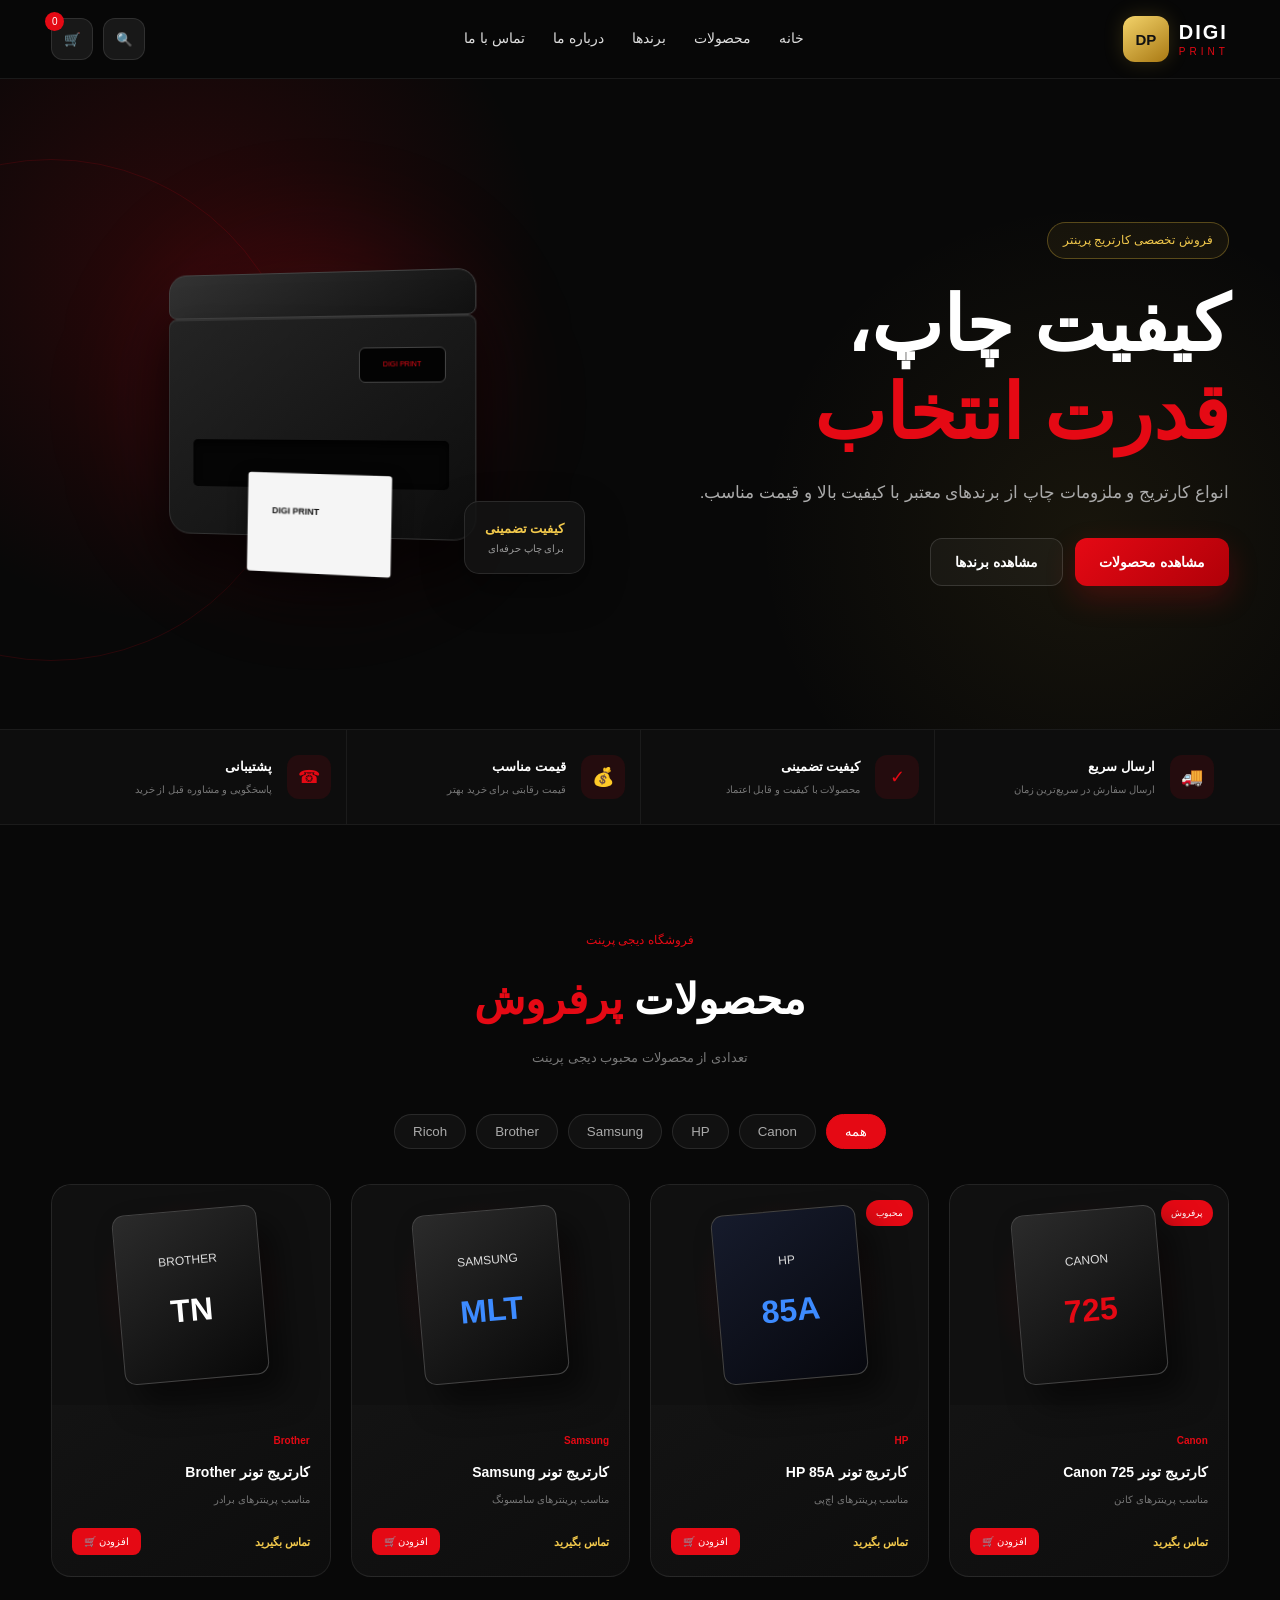
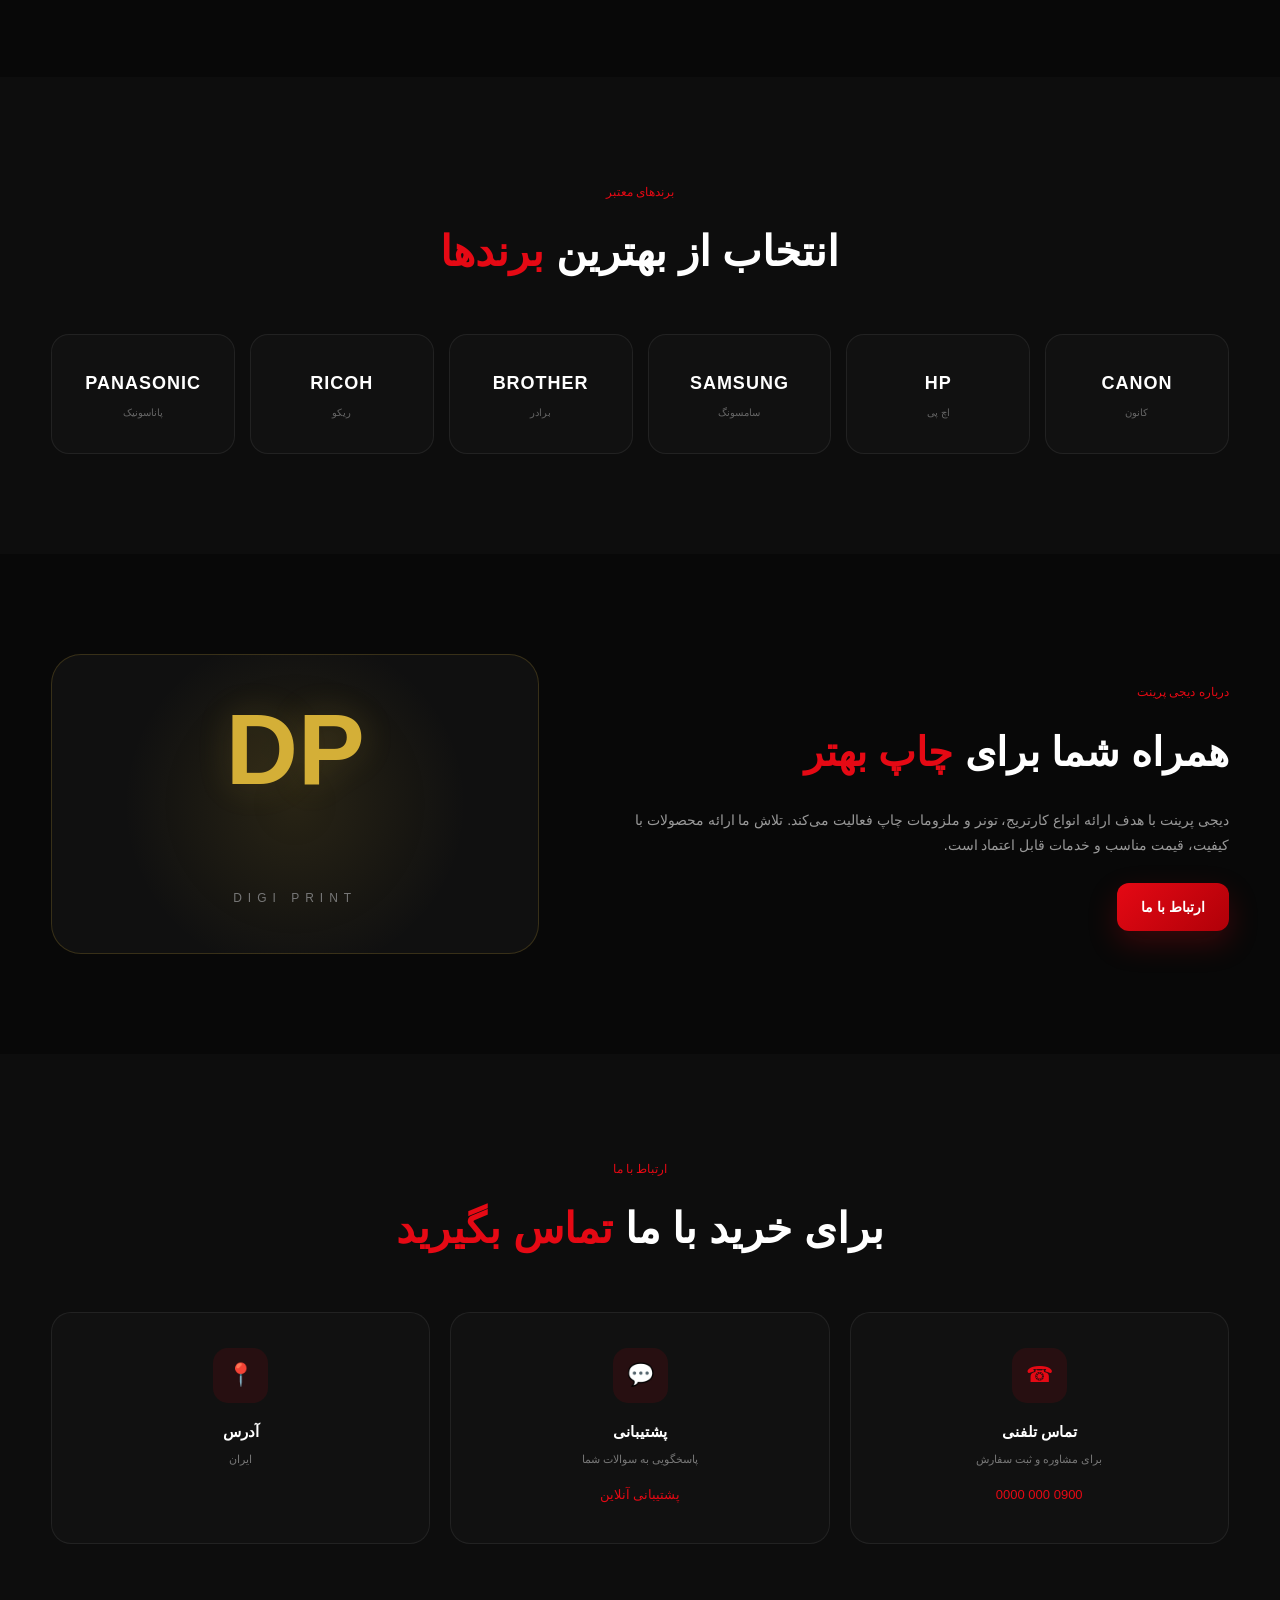
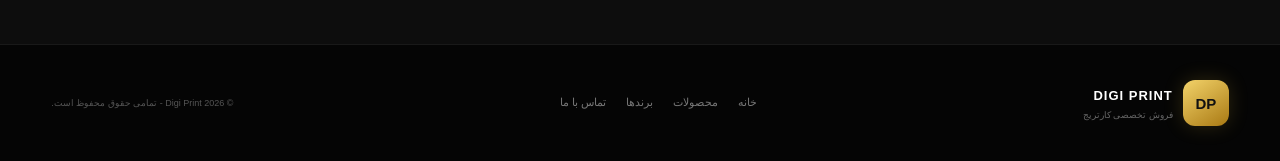
==== index.html @ e70be04f "Rename index (4).html to index.html" ====
<!DOCTYPE html>
<html lang="fa" dir="rtl">
<head>
  <meta charset="UTF-8">
  <meta name="viewport" content="width=device-width, initial-scale=1.0">

  <title>Digi Print | فروش کارتریج و ملزومات چاپ</title>

  <meta name="description" content="دیجی پرینت، فروش انواع کارتریج پرینتر و ملزومات چاپ از برندهای معتبر">

  <link rel="stylesheet" href="style.css">
</head>

<body>

  <!-- Header -->
  <header class="header">

    <div class="container header-content">

      <a href="#" class="logo">
        <span class="logo-icon">DP</span>
        <span class="logo-text">
          <strong>DIGI</strong>
          <small>PRINT</small>
        </span>
      </a>

      <nav class="nav">
        <a href="#home">خانه</a>
        <a href="#products">محصولات</a>
        <a href="#brands">برندها</a>
        <a href="#about">درباره ما</a>
        <a href="#contact">تماس با ما</a>
      </nav>

      <div class="header-actions">

        <button class="search-btn" aria-label="جستجو">
          🔍
        </button>

        <button class="cart-btn" aria-label="سبد خرید">
          🛒
          <span class="cart-count">0</span>
        </button>

      </div>

    </div>

  </header>


  <!-- Hero -->
  <main>

    <section id="home" class="hero">

      <div class="container hero-content">

        <div class="hero-text">

          <span class="hero-badge">
            فروش تخصصی کارتریج پرینتر
          </span>

          <h1>
            کیفیت چاپ،
            <span>قدرت انتخاب</span>
          </h1>

          <p>
            انواع کارتریج و ملزومات چاپ از برندهای معتبر
            با کیفیت بالا و قیمت مناسب.
          </p>

          <div class="hero-buttons">

            <a href="#products" class="btn btn-primary">
              مشاهده محصولات
            </a>

            <a href="#brands" class="btn btn-secondary">
              مشاهده برندها
            </a>

          </div>

        </div>


        <div class="hero-product">

          <div class="printer-glow"></div>

          <div class="printer-box">

            <div class="printer-top"></div>

            <div class="printer-body">

              <div class="printer-display">
                DIGI PRINT
              </div>

              <div class="printer-slot"></div>

              <div class="printer-paper"></div>

            </div>

          </div>

          <div class="floating-card">
            <strong>کیفیت تضمینی</strong>
            <span>برای چاپ حرفه‌ای</span>
          </div>

        </div>

      </div>

    </section>


    <!-- Features -->
    <section class="features">

      <div class="container features-grid">

        <div class="feature">
          <div class="feature-icon">🚚</div>
          <div>
            <h3>ارسال سریع</h3>
            <p>ارسال سفارش در سریع‌ترین زمان</p>
          </div>
        </div>

        <div class="feature">
          <div class="feature-icon">✓</div>
          <div>
            <h3>کیفیت تضمینی</h3>
            <p>محصولات با کیفیت و قابل اعتماد</p>
          </div>
        </div>

        <div class="feature">
          <div class="feature-icon">💰</div>
          <div>
            <h3>قیمت مناسب</h3>
            <p>قیمت رقابتی برای خرید بهتر</p>
          </div>
        </div>

        <div class="feature">
          <div class="feature-icon">☎</div>
          <div>
            <h3>پشتیبانی</h3>
            <p>پاسخگویی و مشاوره قبل از خرید</p>
          </div>
        </div>

      </div>

    </section>


    <!-- Products -->
    <section id="products" class="products-section">

      <div class="container">

        <div class="section-title">

          <span>فروشگاه دیجی پرینت</span>

          <h2>
            محصولات <strong>پرفروش</strong>
          </h2>

          <p>
            تعدادی از محصولات محبوب دیجی پرینت
          </p>

        </div>


        <div class="category-buttons">

          <button class="category active">
            همه
          </button>

          <button class="category">
            Canon
          </button>

          <button class="category">
            HP
          </button>

          <button class="category">
            Samsung
          </button>

          <button class="category">
            Brother
          </button>

          <button class="category">
            Ricoh
          </button>

        </div>


        <div class="products-grid">

          <!-- Product 1 -->
          <article class="product-card">

            <div class="product-image">
              <span class="product-badge">پرفروش</span>

              <div class="cartridge">
                <span>CANON</span>
                <strong>725</strong>
              </div>
            </div>

            <div class="product-info">

              <span class="product-brand">
                Canon
              </span>

              <h3>
                کارتریج تونر Canon 725
              </h3>

              <p>
                مناسب پرینترهای کانن
              </p>

              <div class="product-bottom">

                <div class="price">
                  <strong>تماس بگیرید</strong>
                </div>

                <button class="add-cart">
                  افزودن 🛒
                </button>

              </div>

            </div>

          </article>


          <!-- Product 2 -->
          <article class="product-card">

            <div class="product-image">

              <span class="product-badge">
                محبوب
              </span>

              <div class="cartridge hp">
                <span>HP</span>
                <strong>85A</strong>
              </div>

            </div>

            <div class="product-info">

              <span class="product-brand">
                HP
              </span>

              <h3>
                کارتریج تونر HP 85A
              </h3>

              <p>
                مناسب پرینترهای اچ‌پی
              </p>

              <div class="product-bottom">

                <div class="price">
                  <strong>تماس بگیرید</strong>
                </div>

                <button class="add-cart">
                  افزودن 🛒
                </button>

              </div>

            </div>

          </article>


          <!-- Product 3 -->
          <article class="product-card">

            <div class="product-image">

              <div class="cartridge samsung">
                <span>SAMSUNG</span>
                <strong>MLT</strong>
              </div>

            </div>

            <div class="product-info">

              <span class="product-brand">
                Samsung
              </span>

              <h3>
                کارتریج تونر Samsung
              </h3>

              <p>
                مناسب پرینترهای سامسونگ
              </p>

              <div class="product-bottom">

                <div class="price">
                  <strong>تماس بگیرید</strong>
                </div>

                <button class="add-cart">
                  افزودن 🛒
                </button>

              </div>

            </div>

          </article>


          <!-- Product 4 -->
          <article class="product-card">

            <div class="product-image">

              <div class="cartridge brother">
                <span>BROTHER</span>
                <strong>TN</strong>
              </div>

            </div>

            <div class="product-info">

              <span class="product-brand">
                Brother
              </span>

              <h3>
                کارتریج تونر Brother
              </h3>

              <p>
                مناسب پرینترهای برادر
              </p>

              <div class="product-bottom">

                <div class="price">
                  <strong>تماس بگیرید</strong>
                </div>

                <button class="add-cart">
                  افزودن 🛒
                </button>

              </div>

            </div>

          </article>

        </div>

      </div>

    </section>


    <!-- Brands -->
    <section id="brands" class="brands-section">

      <div class="container">

        <div class="section-title">

          <span>برندهای معتبر</span>

          <h2>
            انتخاب از بهترین <strong>برندها</strong>
          </h2>

        </div>


        <div class="brands-grid">

          <div class="brand-card">
            <strong>CANON</strong>
            <span>کانون</span>
          </div>

          <div class="brand-card">
            <strong>HP</strong>
            <span>اچ پی</span>
          </div>

          <div class="brand-card">
            <strong>SAMSUNG</strong>
            <span>سامسونگ</span>
          </div>

          <div class="brand-card">
            <strong>BROTHER</strong>
            <span>برادر</span>
          </div>

          <div class="brand-card">
            <strong>RICOH</strong>
            <span>ریکو</span>
          </div>

          <div class="brand-card">
            <strong>PANASONIC</strong>
            <span>پاناسونیک</span>
          </div>

        </div>

      </div>

    </section>


    <!-- About -->
    <section id="about" class="about-section">

      <div class="container about-content">

        <div class="about-text">

          <span>درباره دیجی پرینت</span>

          <h2>
            همراه شما برای
            <strong>چاپ بهتر</strong>
          </h2>

          <p>
            دیجی پرینت با هدف ارائه انواع کارتریج،
            تونر و ملزومات چاپ فعالیت می‌کند.
            تلاش ما ارائه محصولات با کیفیت،
            قیمت مناسب و خدمات قابل اعتماد است.
          </p>

          <a href="#contact" class="btn btn-primary">
            ارتباط با ما
          </a>

        </div>

        <div class="about-number">
          <strong>DP</strong>
          <span>DIGI PRINT</span>
        </div>

      </div>

    </section>


    <!-- Contact -->
    <section id="contact" class="contact-section">

      <div class="container">

        <div class="section-title">

          <span>ارتباط با ما</span>

          <h2>
            برای خرید با ما <strong>تماس بگیرید</strong>
          </h2>

        </div>


        <div class="contact-grid">

          <div class="contact-card">

            <div class="contact-icon">
              ☎
            </div>

            <h3>تماس تلفنی</h3>

            <p>
              برای مشاوره و ثبت سفارش
            </p>

            <a href="tel:+989000000000">
              0900 000 0000
            </a>

          </div>


          <div class="contact-card">

            <div class="contact-icon">
              💬
            </div>

            <h3>پشتیبانی</h3>

            <p>
              پاسخگویی به سوالات شما
            </p>

            <a href="#">
              پشتیبانی آنلاین
            </a>

          </div>


          <div class="contact-card">

            <div class="contact-icon">
              📍
            </div>

            <h3>آدرس</h3>

            <p>
              ایران
            </p>

          </div>

        </div>

      </div>

    </section>

  </main>


  <!-- Footer -->
  <footer class="footer">

    <div class="container footer-content">

      <div class="footer-logo">

        <span class="logo-icon">
          DP
        </span>

        <div>
          <strong>DIGI PRINT</strong>
          <small>فروش تخصصی کارتریج</small>
        </div>

      </div>


      <div class="footer-links">

        <a href="#home">خانه</a>
        <a href="#products">محصولات</a>
        <a href="#brands">برندها</a>
        <a href="#contact">تماس با ما</a>

      </div>


      <p class="copyright">
        © 2026 Digi Print - تمامی حقوق محفوظ است.
      </p>

    </div>

  </footer>


  <!-- JavaScript -->
  <script src="app.js"></script>

</body>
</html>
---- style.css ----
/* ================================
   DIGI PRINT - MAIN STYLE
================================ */

* {
  margin: 0;
  padding: 0;
  box-sizing: border-box;
}

:root {
  --red: #e50914;
  --red-dark: #a80009;
  --black: #080808;
  --dark: #111111;
  --dark-2: #181818;
  --gray: #999;
  --light: #f5f5f5;
  --white: #ffffff;
  --gold: #d4af37;
}

html {
  scroll-behavior: smooth;
}

body {
  font-family: Tahoma, Arial, sans-serif;
  background: var(--black);
  color: var(--white);
  line-height: 1.8;
  overflow-x: hidden;
}

a {
  color: inherit;
  text-decoration: none;
}

button {
  font-family: inherit;
}

.container {
  width: min(1180px, 92%);
  margin: 0 auto;
}


/* ================================
   HEADER
================================ */

.header {
  position: sticky;
  top: 0;
  z-index: 1000;
  background: rgba(8, 8, 8, 0.94);
  backdrop-filter: blur(15px);
  border-bottom: 1px solid rgba(255, 255, 255, 0.08);
}

.header-content {
  min-height: 78px;
  display: flex;
  align-items: center;
  justify-content: space-between;
  gap: 25px;
}

.logo {
  display: flex;
  align-items: center;
  gap: 10px;
  direction: ltr;
}

.logo-icon {
  width: 46px;
  height: 46px;
  display: grid;
  place-items: center;
  border-radius: 12px;
  background: linear-gradient(145deg, #f3d36a, #a97913);
  color: #111;
  font-size: 15px;
  font-weight: 900;
  box-shadow: 0 0 20px rgba(212, 175, 55, 0.2);
}

.logo-text {
  display: flex;
  flex-direction: column;
  line-height: 1;
}

.logo-text strong {
  font-size: 20px;
  letter-spacing: 2px;
}

.logo-text small {
  color: var(--red);
  font-size: 10px;
  letter-spacing: 4px;
  margin-top: 5px;
}

.nav {
  display: flex;
  align-items: center;
  gap: 28px;
}

.nav a {
  color: #ddd;
  font-size: 14px;
  transition: 0.3s;
}

.nav a:hover {
  color: var(--red);
}

.header-actions {
  display: flex;
  align-items: center;
  gap: 10px;
}

.search-btn,
.cart-btn {
  position: relative;
  border: 1px solid rgba(255,255,255,0.1);
  background: var(--dark-2);
  color: white;
  width: 42px;
  height: 42px;
  border-radius: 12px;
  cursor: pointer;
  transition: 0.3s;
}

.search-btn:hover,
.cart-btn:hover {
  background: var(--red);
  transform: translateY(-2px);
}

.cart-count {
  position: absolute;
  top: -7px;
  left: -7px;
  min-width: 19px;
  height: 19px;
  padding: 0 5px;
  border-radius: 50px;
  background: var(--red);
  color: white;
  font-size: 10px;
  display: grid;
  place-items: center;
}


/* ================================
   HERO
================================ */

.hero {
  min-height: 650px;
  position: relative;
  overflow: hidden;
  background:
    radial-gradient(circle at 15% 30%, rgba(229, 9, 20, 0.16), transparent 30%),
    radial-gradient(circle at 85% 70%, rgba(212, 175, 55, 0.08), transparent 28%),
    var(--black);
}

.hero::before {
  content: "";
  position: absolute;
  width: 500px;
  height: 500px;
  border: 1px solid rgba(229, 9, 20, 0.15);
  border-radius: 50%;
  left: -200px;
  top: 80px;
}

.hero-content {
  min-height: 650px;
  display: grid;
  grid-template-columns: 1fr 0.9fr;
  align-items: center;
  gap: 50px;
}

.hero-text {
  max-width: 620px;
}

.hero-badge {
  display: inline-block;
  color: #f2c94c;
  border: 1px solid rgba(212, 175, 55, 0.35);
  background: rgba(212, 175, 55, 0.07);
  padding: 7px 15px;
  border-radius: 50px;
  font-size: 12px;
  margin-bottom: 22px;
}

.hero h1 {
  font-size: clamp(42px, 6vw, 76px);
  line-height: 1.15;
  margin-bottom: 22px;
  font-weight: 900;
}

.hero h1 span {
  color: var(--red);
  display: block;
}

.hero p {
  max-width: 540px;
  color: #aaa;
  font-size: 17px;
  margin-bottom: 30px;
}

.hero-buttons {
  display: flex;
  gap: 12px;
  flex-wrap: wrap;
}

.btn {
  display: inline-flex;
  justify-content: center;
  align-items: center;
  min-height: 48px;
  padding: 0 24px;
  border-radius: 12px;
  font-weight: bold;
  font-size: 14px;
  transition: 0.3s;
}

.btn-primary {
  background: linear-gradient(135deg, var(--red), #b00008);
  box-shadow: 0 12px 30px rgba(229, 9, 20, 0.22);
}

.btn-primary:hover {
  transform: translateY(-3px);
  box-shadow: 0 18px 35px rgba(229, 9, 20, 0.35);
}

.btn-secondary {
  border: 1px solid rgba(255,255,255,0.13);
  background: rgba(255,255,255,0.04);
}

.btn-secondary:hover {
  border-color: var(--red);
  color: var(--red);
}


/* ================================
   HERO PRODUCT
================================ */

.hero-product {
  height: 430px;
  position: relative;
  display: grid;
  place-items: center;
}

.printer-glow {
  position: absolute;
  width: 300px;
  height: 300px;
  border-radius: 50%;
  background: rgba(229, 9, 20, 0.18);
  filter: blur(60px);
}

.printer-box {
  position: relative;
  width: 310px;
  z-index: 2;
  transform: perspective(700px) rotateY(-8deg);
  filter: drop-shadow(0 30px 30px rgba(0,0,0,0.5));
}

.printer-top {
  height: 45px;
  background: linear-gradient(145deg, #333, #111);
  border-radius: 18px 18px 8px 8px;
  border: 1px solid #444;
}

.printer-body {
  height: 220px;
  position: relative;
  background: linear-gradient(145deg, #242424, #0d0d0d);
  border-radius: 8px 8px 22px 22px;
  border: 1px solid #333;
  box-shadow:
    inset 0 1px 0 rgba(255,255,255,0.08),
    0 25px 50px rgba(0,0,0,0.5);
}

.printer-display {
  position: absolute;
  top: 30px;
  right: 28px;
  width: 85px;
  height: 35px;
  border-radius: 6px;
  background: #030303;
  border: 1px solid #444;
  color: #e50914;
  font-size: 7px;
  display: grid;
  place-items: center;
}

.printer-slot {
  position: absolute;
  left: 25px;
  right: 25px;
  bottom: 48px;
  height: 48px;
  background: #050505;
  border-radius: 5px;
  box-shadow: inset 0 4px 8px rgba(0,0,0,0.8);
}

.printer-paper {
  position: absolute;
  width: 145px;
  height: 100px;
  background: #f5f5f5;
  bottom: -38px;
  left: 82px;
  transform: rotate(1deg);
  border-radius: 3px;
  box-shadow: 0 8px 20px rgba(0,0,0,0.4);
}

.printer-paper::after {
  content: "DIGI PRINT";
  position: absolute;
  color: #111;
  font-size: 9px;
  font-weight: bold;
  top: 30px;
  left: 25px;
}

.floating-card {
  position: absolute;
  right: 0;
  bottom: 45px;
  z-index: 5;
  padding: 15px 20px;
  border-radius: 15px;
  background: rgba(20,20,20,0.85);
  border: 1px solid rgba(255,255,255,0.1);
  box-shadow: 0 15px 40px rgba(0,0,0,0.4);
}

.floating-card strong {
  display: block;
  color: #f2c94c;
  font-size: 13px;
}

.floating-card span {
  display: block;
  color: #999;
  font-size: 10px;
}


/* ================================
   FEATURES
================================ */

.features {
  background: #0d0d0d;
  border-top: 1px solid rgba(255,255,255,0.06);
  border-bottom: 1px solid rgba(255,255,255,0.06);
}

.features-grid {
  display: grid;
  grid-template-columns: repeat(4, 1fr);
}

.feature {
  display: flex;
  align-items: center;
  gap: 15px;
  padding: 25px 15px;
  border-left: 1px solid rgba(255,255,255,0.06);
}

.feature:last-child {
  border-left: none;
}

.feature-icon {
  width: 44px;
  height: 44px;
  flex: 0 0 44px;
  border-radius: 12px;
  display: grid;
  place-items: center;
  background: rgba(229,9,20,0.1);
  color: var(--red);
  font-size: 18px;
}

.feature h3 {
  font-size: 13px;
  margin-bottom: 3px;
}

.feature p {
  color: #777;
  font-size: 10px;
}


/* ================================
   SECTIONS
================================ */

.products-section,
.brands-section,
.about-section,
.contact-section {
  padding: 100px 0;
}

.section-title {
  text-align: center;
  margin-bottom: 45px;
}

.section-title > span {
  color: var(--red);
  font-size: 12px;
}

.section-title h2 {
  font-size: clamp(28px, 4vw, 42px);
  margin: 8px 0;
}

.section-title h2 strong {
  color: var(--red);
}

.section-title p {
  color: #777;
  font-size: 13px;
}


/* ================================
   CATEGORIES
================================ */

.category-buttons {
  display: flex;
  justify-content: center;
  gap: 10px;
  flex-wrap: wrap;
  margin-bottom: 35px;
}

.category {
  border: 1px solid rgba(255,255,255,0.1);
  background: #111;
  color: #aaa;
  padding: 9px 18px;
  border-radius: 50px;
  cursor: pointer;
  transition: 0.3s;
}

.category:hover,
.category.active {
  background: var(--red);
  color: white;
  border-color: var(--red);
}


/* ================================
   PRODUCTS
================================ */

.products-grid {
  display: grid;
  grid-template-columns: repeat(4, 1fr);
  gap: 20px;
}

.product-card {
  overflow: hidden;
  background: linear-gradient(145deg, #171717, #0d0d0d);
  border: 1px solid rgba(255,255,255,0.08);
  border-radius: 20px;
  transition: 0.35s;
}

.product-card:hover {
  transform: translateY(-8px);
  border-color: rgba(229,9,20,0.45);
  box-shadow: 0 20px 45px rgba(0,0,0,0.35);
}

.product-image {
  height: 220px;
  position: relative;
  display: grid;
  place-items: center;
  background:
    radial-gradient(circle, rgba(229,9,20,0.12), transparent 55%),
    #101010;
}

.product-badge {
  position: absolute;
  top: 15px;
  right: 15px;
  padding: 5px 10px;
  border-radius: 50px;
  background: var(--red);
  font-size: 9px;
}

.cartridge {
  width: 145px;
  height: 170px;
  border-radius: 12px;
  background: linear-gradient(145deg, #2b2b2b, #080808);
  border: 1px solid #444;
  display: flex;
  flex-direction: column;
  justify-content: center;
  align-items: center;
  transform: rotate(-5deg);
  box-shadow: 15px 20px 30px rgba(0,0,0,0.5);
}

.cartridge span {
  font-size: 12px;
  color: #ddd;
}

.cartridge strong {
  font-size: 32px;
  color: var(--red);
  margin-top: 10px;
}

.cartridge.hp {
  background: linear-gradient(145deg, #161b2c, #07080e);
}

.cartridge.hp strong {
  color: #3d8bff;
}

.cartridge.samsung strong {
  color: #3d8bff;
}

.cartridge.brother strong {
  color: #fff;
}

.product-info {
  padding: 20px;
}

.product-brand {
  color: var(--red);
  font-size: 10px;
  font-weight: bold;
}

.product-info h3 {
  font-size: 14px;
  margin: 6px 0;
}

.product-info p {
  color: #777;
  font-size: 10px;
  margin-bottom: 18px;
}

.product-bottom {
  display: flex;
  justify-content: space-between;
  align-items: center;
  gap: 10px;
}

.price strong {
  font-size: 11px;
  color: #f2c94c;
}

.add-cart {
  border: none;
  background: var(--red);
  color: white;
  padding: 8px 12px;
  border-radius: 8px;
  font-size: 10px;
  cursor: pointer;
  transition: 0.3s;
}

.add-cart:hover {
  background: #ff1b27;
  transform: scale(1.04);
}


/* ================================
   BRANDS
================================ */

.brands-section {
  background: #0d0d0d;
}

.brands-grid {
  display: grid;
  grid-template-columns: repeat(6, 1fr);
  gap: 15px;
}

.brand-card {
  min-height: 120px;
  border: 1px solid rgba(255,255,255,0.07);
  border-radius: 18px;
  background: #111;
  display: flex;
  flex-direction: column;
  align-items: center;
  justify-content: center;
  transition: 0.3s;
}

.brand-card:hover {
  transform: translateY(-5px);
  border-color: rgba(212,175,55,0.4);
}

.brand-card strong {
  font-size: 18px;
  letter-spacing: 1px;
}

.brand-card span {
  color: #666;
  font-size: 10px;
  margin-top: 5px;
}


/* ================================
   ABOUT
================================ */

.about-content {
  display: grid;
  grid-template-columns: 1fr 0.8fr;
  align-items: center;
  gap: 80px;
}

.about-text > span {
  color: var(--red);
  font-size: 12px;
}

.about-text h2 {
  font-size: 40px;
  margin: 10px 0 20px;
}

.about-text h2 strong {
  color: var(--red);
}

.about-text p {
  color: #999;
  font-size: 14px;
  margin-bottom: 25px;
  max-width: 600px;
}

.about-number {
  min-height: 300px;
  border-radius: 30px;
  border: 1px solid rgba(212,175,55,0.2);
  background:
    radial-gradient(circle, rgba(212,175,55,0.12), transparent 60%),
    #101010;
  display: grid;
  place-items: center;
  text-align: center;
}

.about-number strong {
  display: block;
  font-size: 100px;
  line-height: 1;
  color: #d4af37;
  text-shadow: 0 0 35px rgba(212,175,55,0.2);
}

.about-number span {
  color: #777;
  letter-spacing: 6px;
  font-size: 12px;
}


/* ================================
   CONTACT
================================ */

.contact-section {
  background: #0d0d0d;
}

.contact-grid {
  display: grid;
  grid-template-columns: repeat(3, 1fr);
  gap: 20px;
}

.contact-card {
  text-align: center;
  padding: 35px 20px;
  border-radius: 20px;
  background: #111;
  border: 1px solid rgba(255,255,255,0.07);
  transition: 0.3s;
}

.contact-card:hover {
  transform: translateY(-5px);
  border-color: rgba(229,9,20,0.3);
}

.contact-icon {
  width: 55px;
  height: 55px;
  margin: 0 auto 15px;
  border-radius: 15px;
  display: grid;
  place-items: center;
  background: rgba(229,9,20,0.1);
  color: var(--red);
  font-size: 22px;
}

.contact-card h3 {
  font-size: 15px;
  margin-bottom: 5px;
}

.contact-card p {
  color: #777;
  font-size: 11px;
  margin-bottom: 10px;
}

.contact-card a {
  color: var(--red);
  font-size: 13px;
}


/* ================================
   FOOTER
================================ */

.footer {
  background: #050505;
  border-top: 1px solid rgba(255,255,255,0.08);
  padding: 35px 0;
}

.footer-content {
  display: flex;
  align-items: center;
  justify-content: space-between;
  gap: 20px;
  flex-wrap: wrap;
}

.footer-logo {
  display: flex;
  align-items: center;
  gap: 10px;
}

.footer-logo > div {
  display: flex;
  flex-direction: column;
}

.footer-logo strong {
  font-size: 13px;
  letter-spacing: 1px;
}

.footer-logo small {
  color: #666;
  font-size: 9px;
}

.footer-links {
  display: flex;
  gap: 20px;
  color: #777;
  font-size: 11px;
}

.footer-links a:hover {
  color: var(--red);
}

.copyright {
  color: #555;
  font-size: 9px;
}


/* ================================
   RESPONSIVE
================================ */

@media (max-width: 1000px) {

  .nav {
    gap: 15px;
  }

  .products-grid {
    grid-template-columns: repeat(2, 1fr);
  }

  .brands-grid {
    grid-template-columns: repeat(3, 1fr);
  }

  .features-grid {
    grid-template-columns: repeat(2, 1fr);
  }

  .feature:nth-child(2) {
    border-left: none;
  }

}

@media (max-width: 760px) {

  .header-content {
    min-height: 70px;
  }

  .nav {
    display: none;
  }

  .hero {
    min-height: auto;
  }

  .hero-content {
    min-height: auto;
    padding: 70px 0;
    grid-template-columns: 1fr;
    text-align: center;
  }

  .hero-text {
    margin: 0 auto;
  }

  .hero p {
    margin-left: auto;
    margin-right: auto;
  }

  .hero-buttons {
    justify-content: center;
  }

  .hero-product {
    height: 350px;
  }

  .floating-card {
    right: 10%;
    bottom: 20px;
  }

  .products-section,
  .brands-section,
  .about-section,
  .contact-section {
    padding: 70px 0;
  }

  .about-content {
    grid-template-columns: 1fr;
    gap: 40px;
  }

  .about-text {
    text-align: center;
  }

  .about-text p {
    margin-left: auto;
    margin-right: auto;
  }

  .contact-grid {
    grid-template-columns: 1fr;
  }

  .footer-content {
    justify-content: center;
    text-align: center;
  }

}

@media (max-width: 520px) {

  .container {
    width: 94%;
  }

  .logo-text {
    display: none;
  }

  .hero h1 {
    font-size: 42px;
  }

  .hero p {
    font-size: 14px;
  }

  .printer-box {
    transform: scale(0.82) perspective(700px) rotateY(-8deg);
  }

  .products-grid {
    grid-template-columns: 1fr;
  }

  .brands-grid {
    grid-template-columns: repeat(2, 1fr);
  }

  .features-grid {
    grid-template-columns: 1fr;
  }

  .feature {
    border-left: none;
    border-bottom: 1px solid rgba(255,255,255,0.06);
  }

  .feature:last-child {
    border-bottom: none;
  }

  .footer-links {
    width: 100%;
    justify-content: center;
    flex-wrap: wrap;
  }

}


/* ================================
   ANIMATIONS
================================ */

@keyframes float {

  0%,
  100% {
    transform: translateY(0);
  }

  50% {
    transform: translateY(-10px);
  }

}

.floating-card {
  animation: float 4s ease-in-out infinite;
}

.printer-box {
  animation: float 5s ease-in-out infinite;
}
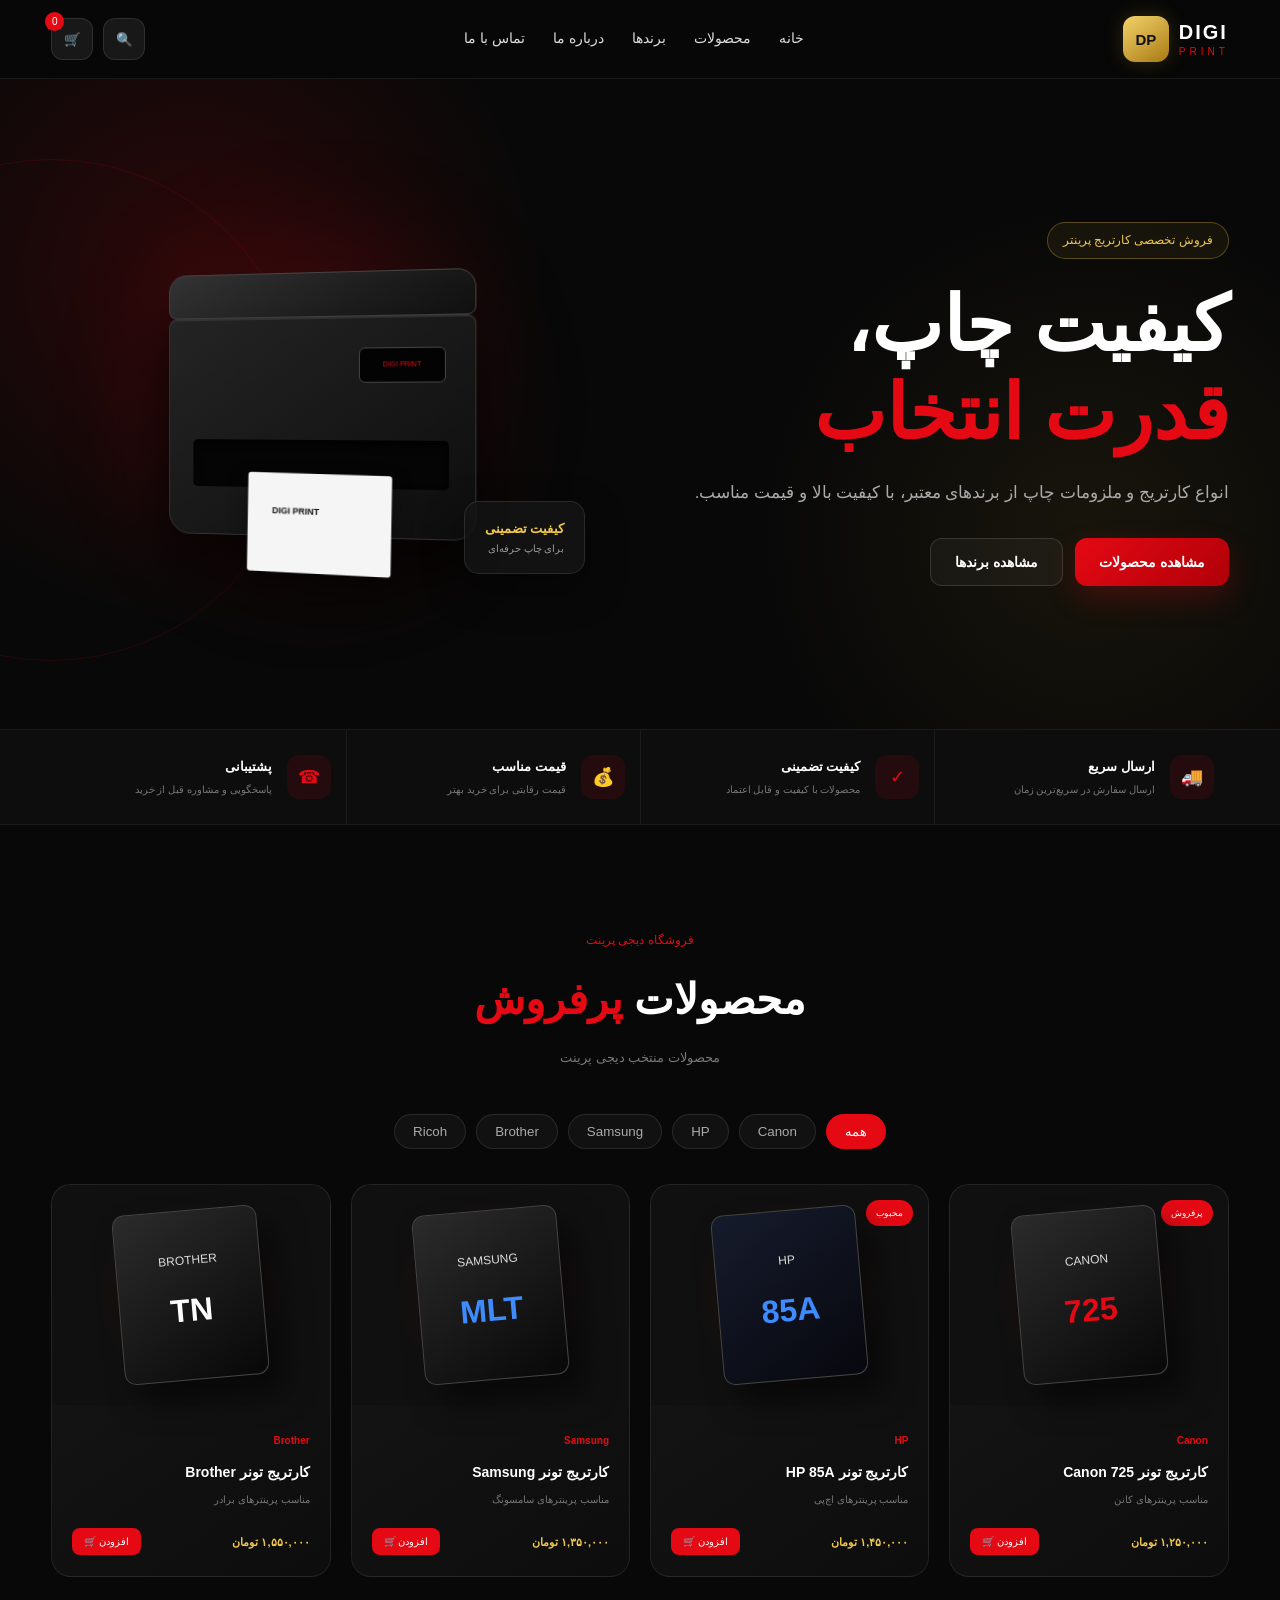
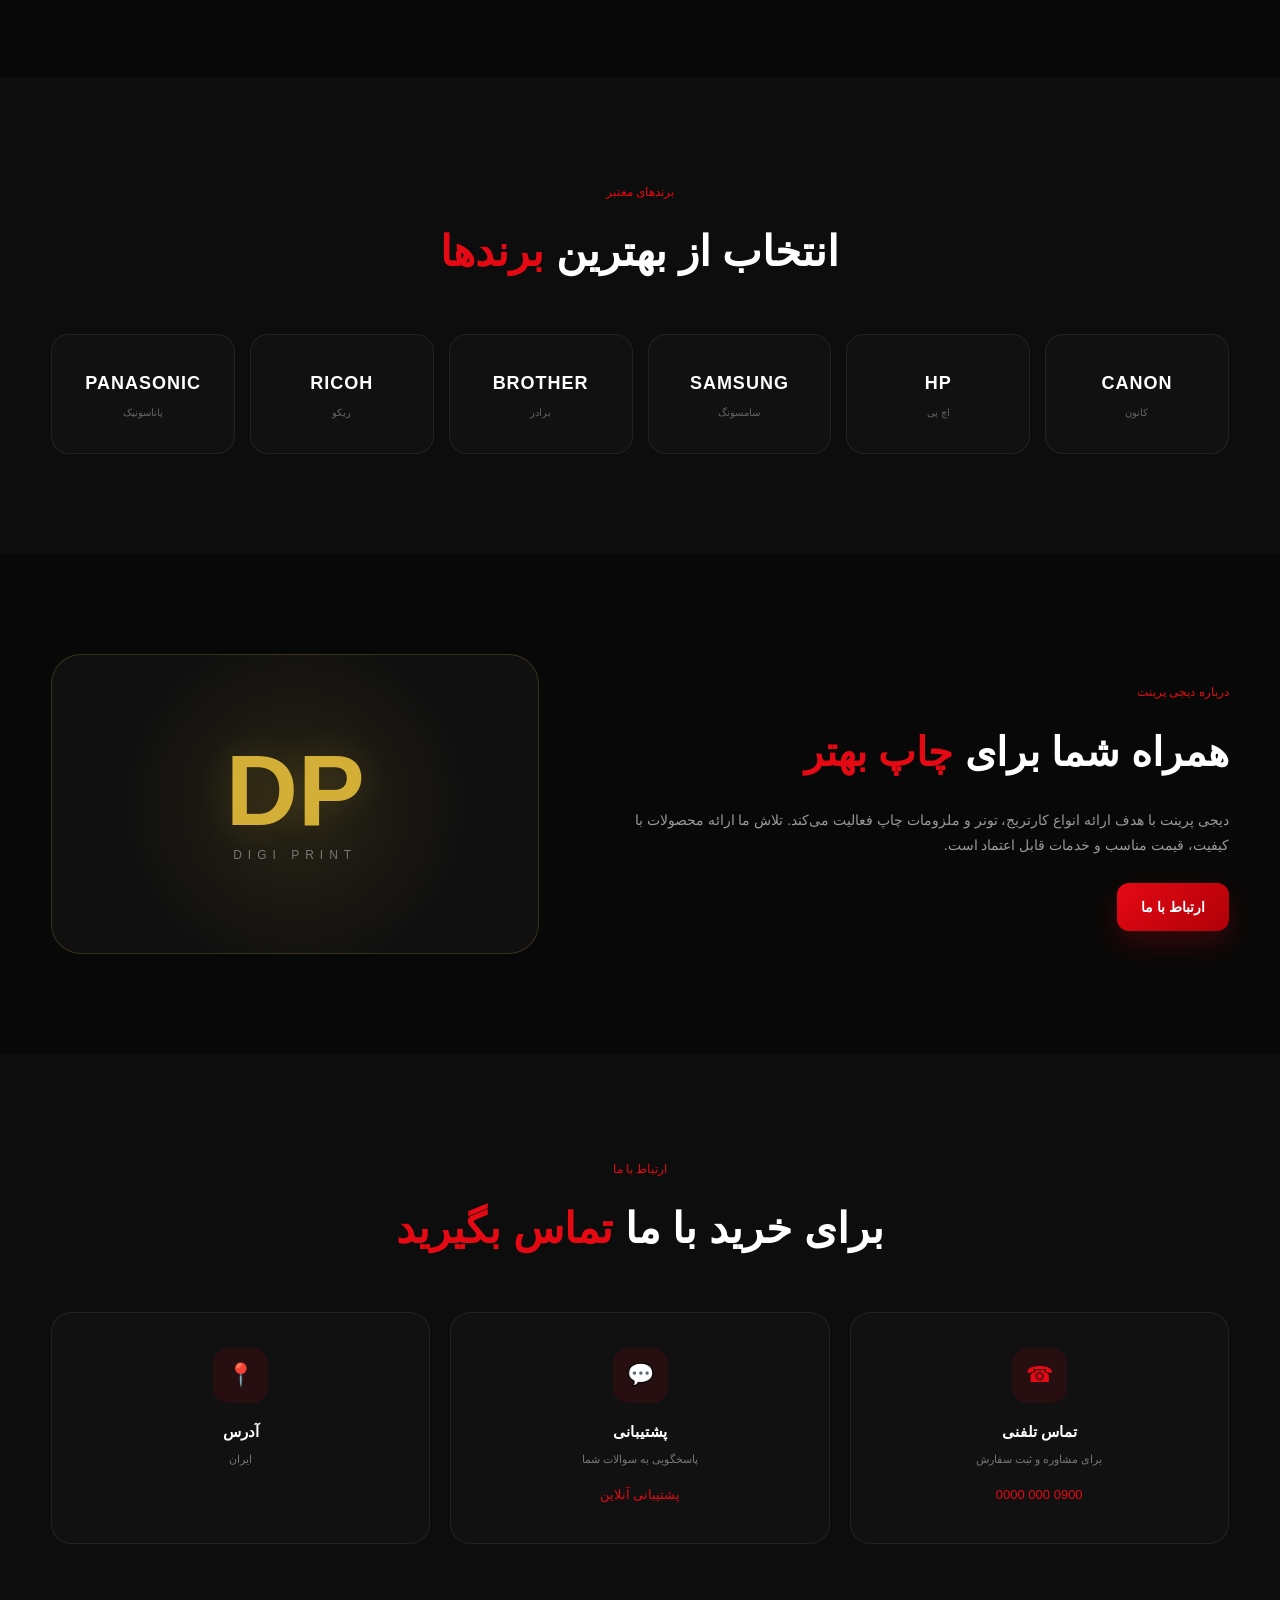
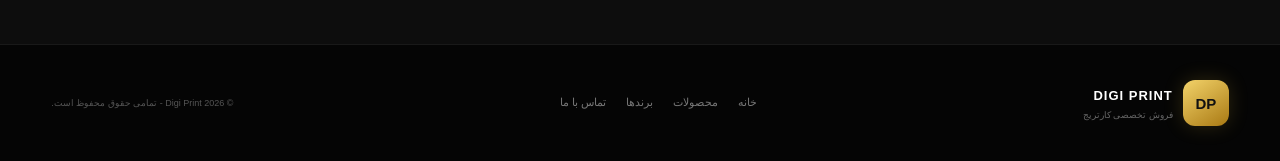
==== commit 5cd52d33: "Update index.html" ====
--- a/index.html
+++ b/index.html
@@ -1,48 +1,86 @@
 <!DOCTYPE html>
 <html lang="fa" dir="rtl">
+
 <head>
   <meta charset="UTF-8">
+
   <meta name="viewport" content="width=device-width, initial-scale=1.0">
 
   <title>Digi Print | فروش کارتریج و ملزومات چاپ</title>
 
-  <meta name="description" content="دیجی پرینت، فروش انواع کارتریج پرینتر و ملزومات چاپ از برندهای معتبر">
+  <meta
+    name="description"
+    content="دیجی پرینت، فروش انواع کارتریج پرینتر و ملزومات چاپ"
+  >
 
   <link rel="stylesheet" href="style.css">
 </head>
 
 <body>
 
-  <!-- Header -->
+  <!-- =========================
+       HEADER
+  ========================== -->
+
   <header class="header">
 
     <div class="container header-content">
 
-      <a href="#" class="logo">
-        <span class="logo-icon">DP</span>
+      <a href="#home" class="logo">
+
+        <span class="logo-icon">
+          DP
+        </span>
+
         <span class="logo-text">
+
           <strong>DIGI</strong>
+
           <small>PRINT</small>
+
         </span>
+
       </a>
 
+
       <nav class="nav">
+
         <a href="#home">خانه</a>
+
         <a href="#products">محصولات</a>
+
         <a href="#brands">برندها</a>
+
         <a href="#about">درباره ما</a>
+
         <a href="#contact">تماس با ما</a>
+
       </nav>
 
+
       <div class="header-actions">
 
-        <button class="search-btn" aria-label="جستجو">
+        <button
+          class="search-btn"
+          type="button"
+          aria-label="جستجوی محصول"
+        >
           🔍
         </button>
 
-        <button class="cart-btn" aria-label="سبد خرید">
+
+        <button
+          class="cart-btn"
+          type="button"
+          aria-label="سبد خرید"
+        >
+
           🛒
-          <span class="cart-count">0</span>
+
+          <span class="cart-count">
+            0
+          </span>
+
         </button>
 
       </div>
@@ -52,8 +90,11 @@
   </header>
 
 
-  <!-- Hero -->
   <main>
+
+    <!-- =========================
+         HERO
+    ========================== -->
 
     <section id="home" class="hero">
 
@@ -65,23 +106,38 @@
             فروش تخصصی کارتریج پرینتر
           </span>
 
+
           <h1>
+
             کیفیت چاپ،
-            <span>قدرت انتخاب</span>
+
+            <span>
+              قدرت انتخاب
+            </span>
+
           </h1>
 
+
           <p>
-            انواع کارتریج و ملزومات چاپ از برندهای معتبر
+            انواع کارتریج و ملزومات چاپ از برندهای معتبر،
             با کیفیت بالا و قیمت مناسب.
           </p>
 
+
           <div class="hero-buttons">
 
-            <a href="#products" class="btn btn-primary">
+            <a
+              href="#products"
+              class="btn btn-primary"
+            >
               مشاهده محصولات
             </a>
 
-            <a href="#brands" class="btn btn-secondary">
+
+            <a
+              href="#brands"
+              class="btn btn-secondary"
+            >
               مشاهده برندها
             </a>
 
@@ -94,9 +150,11 @@
 
           <div class="printer-glow"></div>
 
+
           <div class="printer-box">
 
             <div class="printer-top"></div>
+
 
             <div class="printer-body">
 
@@ -104,17 +162,27 @@
                 DIGI PRINT
               </div>
 
+
               <div class="printer-slot"></div>
 
+
               <div class="printer-paper"></div>
 
             </div>
 
           </div>
 
+
           <div class="floating-card">
-            <strong>کیفیت تضمینی</strong>
-            <span>برای چاپ حرفه‌ای</span>
+
+            <strong>
+              کیفیت تضمینی
+            </strong>
+
+            <span>
+              برای چاپ حرفه‌ای
+            </span>
+
           </div>
 
         </div>
@@ -124,41 +192,96 @@
     </section>
 
 
-    <!-- Features -->
+    <!-- =========================
+         FEATURES
+    ========================== -->
+
     <section class="features">
 
       <div class="container features-grid">
 
+
         <div class="feature">
-          <div class="feature-icon">🚚</div>
+
+          <div class="feature-icon">
+            🚚
+          </div>
+
           <div>
-            <h3>ارسال سریع</h3>
-            <p>ارسال سفارش در سریع‌ترین زمان</p>
-          </div>
-        </div>
+
+            <h3>
+              ارسال سریع
+            </h3>
+
+            <p>
+              ارسال سفارش در سریع‌ترین زمان
+            </p>
+
+          </div>
+
+        </div>
+
 
         <div class="feature">
-          <div class="feature-icon">✓</div>
+
+          <div class="feature-icon">
+            ✓
+          </div>
+
           <div>
-            <h3>کیفیت تضمینی</h3>
-            <p>محصولات با کیفیت و قابل اعتماد</p>
-          </div>
-        </div>
+
+            <h3>
+              کیفیت تضمینی
+            </h3>
+
+            <p>
+              محصولات با کیفیت و قابل اعتماد
+            </p>
+
+          </div>
+
+        </div>
+
 
         <div class="feature">
-          <div class="feature-icon">💰</div>
+
+          <div class="feature-icon">
+            💰
+          </div>
+
           <div>
-            <h3>قیمت مناسب</h3>
-            <p>قیمت رقابتی برای خرید بهتر</p>
-          </div>
-        </div>
+
+            <h3>
+              قیمت مناسب
+            </h3>
+
+            <p>
+              قیمت رقابتی برای خرید بهتر
+            </p>
+
+          </div>
+
+        </div>
+
 
         <div class="feature">
-          <div class="feature-icon">☎</div>
+
+          <div class="feature-icon">
+            ☎
+          </div>
+
           <div>
-            <h3>پشتیبانی</h3>
-            <p>پاسخگویی و مشاوره قبل از خرید</p>
-          </div>
+
+            <h3>
+              پشتیبانی
+            </h3>
+
+            <p>
+              پاسخگویی و مشاوره قبل از خرید
+            </p>
+
+          </div>
+
         </div>
 
       </div>
@@ -166,68 +289,130 @@
     </section>
 
 
-    <!-- Products -->
-    <section id="products" class="products-section">
+    <!-- =========================
+         PRODUCTS
+    ========================== -->
+
+    <section
+      id="products"
+      class="products-section"
+    >
 
       <div class="container">
 
+
         <div class="section-title">
 
-          <span>فروشگاه دیجی پرینت</span>
+          <span>
+            فروشگاه دیجی پرینت
+          </span>
 
           <h2>
-            محصولات <strong>پرفروش</strong>
+
+            محصولات
+
+            <strong>
+              پرفروش
+            </strong>
+
           </h2>
 
           <p>
-            تعدادی از محصولات محبوب دیجی پرینت
+            محصولات منتخب دیجی پرینت
           </p>
 
         </div>
 
 
+        <!-- CATEGORY BUTTONS -->
+
         <div class="category-buttons">
 
-          <button class="category active">
+
+          <button
+            class="category active"
+            type="button"
+          >
             همه
           </button>
 
-          <button class="category">
+
+          <button
+            class="category"
+            type="button"
+          >
             Canon
           </button>
 
-          <button class="category">
+
+          <button
+            class="category"
+            type="button"
+          >
             HP
           </button>
 
-          <button class="category">
+
+          <button
+            class="category"
+            type="button"
+          >
             Samsung
           </button>
 
-          <button class="category">
+
+          <button
+            class="category"
+            type="button"
+          >
             Brother
           </button>
 
-          <button class="category">
+
+          <button
+            class="category"
+            type="button"
+          >
             Ricoh
           </button>
 
-        </div>
-
+
+        </div>
+
+
+        <!-- PRODUCT GRID -->
 
         <div class="products-grid">
 
-          <!-- Product 1 -->
-          <article class="product-card">
+
+          <!-- PRODUCT 1 -->
+
+          <article
+            class="product-card"
+            data-product-id="1"
+          >
 
             <div class="product-image">
-              <span class="product-badge">پرفروش</span>
+
+              <span class="product-badge">
+                پرفروش
+              </span>
+
 
               <div class="cartridge">
-                <span>CANON</span>
-                <strong>725</strong>
+
+                <span>
+                  CANON
+                </span>
+
+                <strong>
+                  725
+                </strong>
+
               </div>
-            </div>
+
+            </div>
+
 
             <div class="product-info">
 
@@ -235,21 +420,32 @@
                 Canon
               </span>
 
+
               <h3>
                 کارتریج تونر Canon 725
               </h3>
 
+
               <p>
                 مناسب پرینترهای کانن
               </p>
 
+
               <div class="product-bottom">
 
                 <div class="price">
-                  <strong>تماس بگیرید</strong>
+
+                  <strong>
+                    ۱,۲۵۰,۰۰۰ تومان
+                  </strong>
+
                 </div>
 
-                <button class="add-cart">
+
+                <button
+                  class="add-cart"
+                  type="button"
+                >
                   افزودن 🛒
                 </button>
 
@@ -260,8 +456,12 @@
           </article>
 
 
-          <!-- Product 2 -->
-          <article class="product-card">
+          <!-- PRODUCT 2 -->
+
+          <article
+            class="product-card"
+            data-product-id="2"
+          >
 
             <div class="product-image">
 
@@ -269,12 +469,21 @@
                 محبوب
               </span>
 
+
               <div class="cartridge hp">
-                <span>HP</span>
-                <strong>85A</strong>
+
+                <span>
+                  HP
+                </span>
+
+                <strong>
+                  85A
+                </strong>
+
               </div>
 
             </div>
+
 
             <div class="product-info">
 
@@ -282,21 +491,32 @@
                 HP
               </span>
 
+
               <h3>
                 کارتریج تونر HP 85A
               </h3>
 
+
               <p>
                 مناسب پرینترهای اچ‌پی
               </p>
 
+
               <div class="product-bottom">
 
                 <div class="price">
-                  <strong>تماس بگیرید</strong>
+
+                  <strong>
+                    ۱,۴۵۰,۰۰۰ تومان
+                  </strong>
+
                 </div>
 
-                <button class="add-cart">
+
+                <button
+                  class="add-cart"
+                  type="button"
+                >
                   افزودن 🛒
                 </button>
 
@@ -307,17 +527,30 @@
           </article>
 
 
-          <!-- Product 3 -->
-          <article class="product-card">
+          <!-- PRODUCT 3 -->
+
+          <article
+            class="product-card"
+            data-product-id="3"
+          >
 
             <div class="product-image">
 
+
               <div class="cartridge samsung">
-                <span>SAMSUNG</span>
-                <strong>MLT</strong>
+
+                <span>
+                  SAMSUNG
+                </span>
+
+                <strong>
+                  MLT
+                </strong>
+
               </div>
 
             </div>
+
 
             <div class="product-info">
 
@@ -325,21 +558,32 @@
                 Samsung
               </span>
 
+
               <h3>
                 کارتریج تونر Samsung
               </h3>
 
+
               <p>
                 مناسب پرینترهای سامسونگ
               </p>
 
+
               <div class="product-bottom">
 
                 <div class="price">
-                  <strong>تماس بگیرید</strong>
+
+                  <strong>
+                    ۱,۳۵۰,۰۰۰ تومان
+                  </strong>
+
                 </div>
 
-                <button class="add-cart">
+
+                <button
+                  class="add-cart"
+                  type="button"
+                >
                   افزودن 🛒
                 </button>
 
@@ -350,17 +594,30 @@
           </article>
 
 
-          <!-- Product 4 -->
-          <article class="product-card">
+          <!-- PRODUCT 4 -->
+
+          <article
+            class="product-card"
+            data-product-id="4"
+          >
 
             <div class="product-image">
 
+
               <div class="cartridge brother">
-                <span>BROTHER</span>
-                <strong>TN</strong>
+
+                <span>
+                  BROTHER
+                </span>
+
+                <strong>
+                  TN
+                </strong>
+
               </div>
 
             </div>
+
 
             <div class="product-info">
 
@@ -368,21 +625,32 @@
                 Brother
               </span>
 
+
               <h3>
                 کارتریج تونر Brother
               </h3>
 
+
               <p>
                 مناسب پرینترهای برادر
               </p>
 
+
               <div class="product-bottom">
 
                 <div class="price">
-                  <strong>تماس بگیرید</strong>
+
+                  <strong>
+                    ۱,۵۵۰,۰۰۰ تومان
+                  </strong>
+
                 </div>
 
-                <button class="add-cart">
+
+                <button
+                  class="add-cart"
+                  type="button"
+                >
                   افزودن 🛒
                 </button>
 
@@ -392,6 +660,7 @@
 
           </article>
 
+
         </div>
 
       </div>
@@ -399,17 +668,32 @@
     </section>
 
 
-    <!-- Brands -->
-    <section id="brands" class="brands-section">
+    <!-- =========================
+         BRANDS
+    ========================== -->
+
+    <section
+      id="brands"
+      class="brands-section"
+    >
 
       <div class="container">
 
+
         <div class="section-title">
 
-          <span>برندهای معتبر</span>
+          <span>
+            برندهای معتبر
+          </span>
 
           <h2>
-            انتخاب از بهترین <strong>برندها</strong>
+
+            انتخاب از بهترین
+
+            <strong>
+              برندها
+            </strong>
+
           </h2>
 
         </div>
@@ -417,35 +701,84 @@
 
         <div class="brands-grid">
 
+
           <div class="brand-card">
-            <strong>CANON</strong>
-            <span>کانون</span>
-          </div>
+
+            <strong>
+              CANON
+            </strong>
+
+            <span>
+              کانون
+            </span>
+
+          </div>
+
 
           <div class="brand-card">
-            <strong>HP</strong>
-            <span>اچ پی</span>
-          </div>
+
+            <strong>
+              HP
+            </strong>
+
+            <span>
+              اچ پی
+            </span>
+
+          </div>
+
 
           <div class="brand-card">
-            <strong>SAMSUNG</strong>
-            <span>سامسونگ</span>
-          </div>
+
+            <strong>
+              SAMSUNG
+            </strong>
+
+            <span>
+              سامسونگ
+            </span>
+
+          </div>
+
 
           <div class="brand-card">
-            <strong>BROTHER</strong>
-            <span>برادر</span>
-          </div>
+
+            <strong>
+              BROTHER
+            </strong>
+
+            <span>
+              برادر
+            </span>
+
+          </div>
+
 
           <div class="brand-card">
-            <strong>RICOH</strong>
-            <span>ریکو</span>
-          </div>
+
+            <strong>
+              RICOH
+            </strong>
+
+            <span>
+              ریکو
+            </span>
+
+          </div>
+
 
           <div class="brand-card">
-            <strong>PANASONIC</strong>
-            <span>پاناسونیک</span>
-          </div>
+
+            <strong>
+              PANASONIC
+            </strong>
+
+            <span>
+              پاناسونیک
+            </span>
+
+          </div>
+
 
         </div>
 
@@ -454,19 +787,35 @@
     </section>
 
 
-    <!-- About -->
-    <section id="about" class="about-section">
+    <!-- =========================
+         ABOUT
+    ========================== -->
+
+    <section
+      id="about"
+      class="about-section"
+    >
 
       <div class="container about-content">
 
+
         <div class="about-text">
 
-          <span>درباره دیجی پرینت</span>
+          <span>
+            درباره دیجی پرینت
+          </span>
+
 
           <h2>
+
             همراه شما برای
-            <strong>چاپ بهتر</strong>
+
+            <strong>
+              چاپ بهتر
+            </strong>
+
           </h2>
+
 
           <p>
             دیجی پرینت با هدف ارائه انواع کارتریج،
@@ -475,39 +824,73 @@
             قیمت مناسب و خدمات قابل اعتماد است.
           </p>
 
-          <a href="#contact" class="btn btn-primary">
+
+          <a
+            href="#contact"
+            class="btn btn-primary"
+          >
             ارتباط با ما
           </a>
 
         </div>
 
+
         <div class="about-number">
-          <strong>DP</strong>
-          <span>DIGI PRINT</span>
-        </div>
+
+          <div>
+
+            <strong>
+              DP
+            </strong>
+
+            <span>
+              DIGI PRINT
+            </span>
+
+          </div>
+
+        </div>
+
 
       </div>
 
     </section>
 
 
-    <!-- Contact -->
-    <section id="contact" class="contact-section">
+    <!-- =========================
+         CONTACT
+    ========================== -->
+
+    <section
+      id="contact"
+      class="contact-section"
+    >
 
       <div class="container">
 
+
         <div class="section-title">
 
-          <span>ارتباط با ما</span>
+          <span>
+            ارتباط با ما
+          </span>
+
 
           <h2>
-            برای خرید با ما <strong>تماس بگیرید</strong>
+
+            برای خرید با ما
+
+            <strong>
+              تماس بگیرید
+            </strong>
+
           </h2>
 
         </div>
 
 
         <div class="contact-grid">
+
 
           <div class="contact-card">
 
@@ -515,12 +898,17 @@
               ☎
             </div>
 
-            <h3>تماس تلفنی</h3>
+
+            <h3>
+              تماس تلفنی
+            </h3>
+
 
             <p>
               برای مشاوره و ثبت سفارش
             </p>
 
+
             <a href="tel:+989000000000">
               0900 000 0000
             </a>
@@ -534,12 +922,17 @@
               💬
             </div>
 
-            <h3>پشتیبانی</h3>
+
+            <h3>
+              پشتیبانی
+            </h3>
+
 
             <p>
               پاسخگویی به سوالات شما
             </p>
 
+
             <a href="#">
               پشتیبانی آنلاین
             </a>
@@ -553,7 +946,11 @@
               📍
             </div>
 
-            <h3>آدرس</h3>
+
+            <h3>
+              آدرس
+            </h3>
+
 
             <p>
               ایران
@@ -561,6 +958,7 @@
 
           </div>
 
+
         </div>
 
       </div>
@@ -570,10 +968,14 @@
   </main>
 
 
-  <!-- Footer -->
+  <!-- =========================
+       FOOTER
+  ========================== -->
+
   <footer class="footer">
 
     <div class="container footer-content">
+
 
       <div class="footer-logo">
 
@@ -581,9 +983,17 @@
           DP
         </span>
 
+
         <div>
-          <strong>DIGI PRINT</strong>
-          <small>فروش تخصصی کارتریج</small>
+
+          <strong>
+            DIGI PRINT
+          </strong>
+
+          <small>
+            فروش تخصصی کارتریج
+          </small>
+
         </div>
 
       </div>
@@ -591,10 +1001,21 @@
 
       <div class="footer-links">
 
-        <a href="#home">خانه</a>
-        <a href="#products">محصولات</a>
-        <a href="#brands">برندها</a>
-        <a href="#contact">تماس با ما</a>
+        <a href="#home">
+          خانه
+        </a>
+
+        <a href="#products">
+          محصولات
+        </a>
+
+        <a href="#brands">
+          برندها
+        </a>
+
+        <a href="#contact">
+          تماس با ما
+        </a>
 
       </div>
 
@@ -603,13 +1024,16 @@
         © 2026 Digi Print - تمامی حقوق محفوظ است.
       </p>
 
+
     </div>
 
   </footer>
 
 
   <!-- JavaScript -->
+
   <script src="app.js"></script>
 
 </body>
+
 </html>
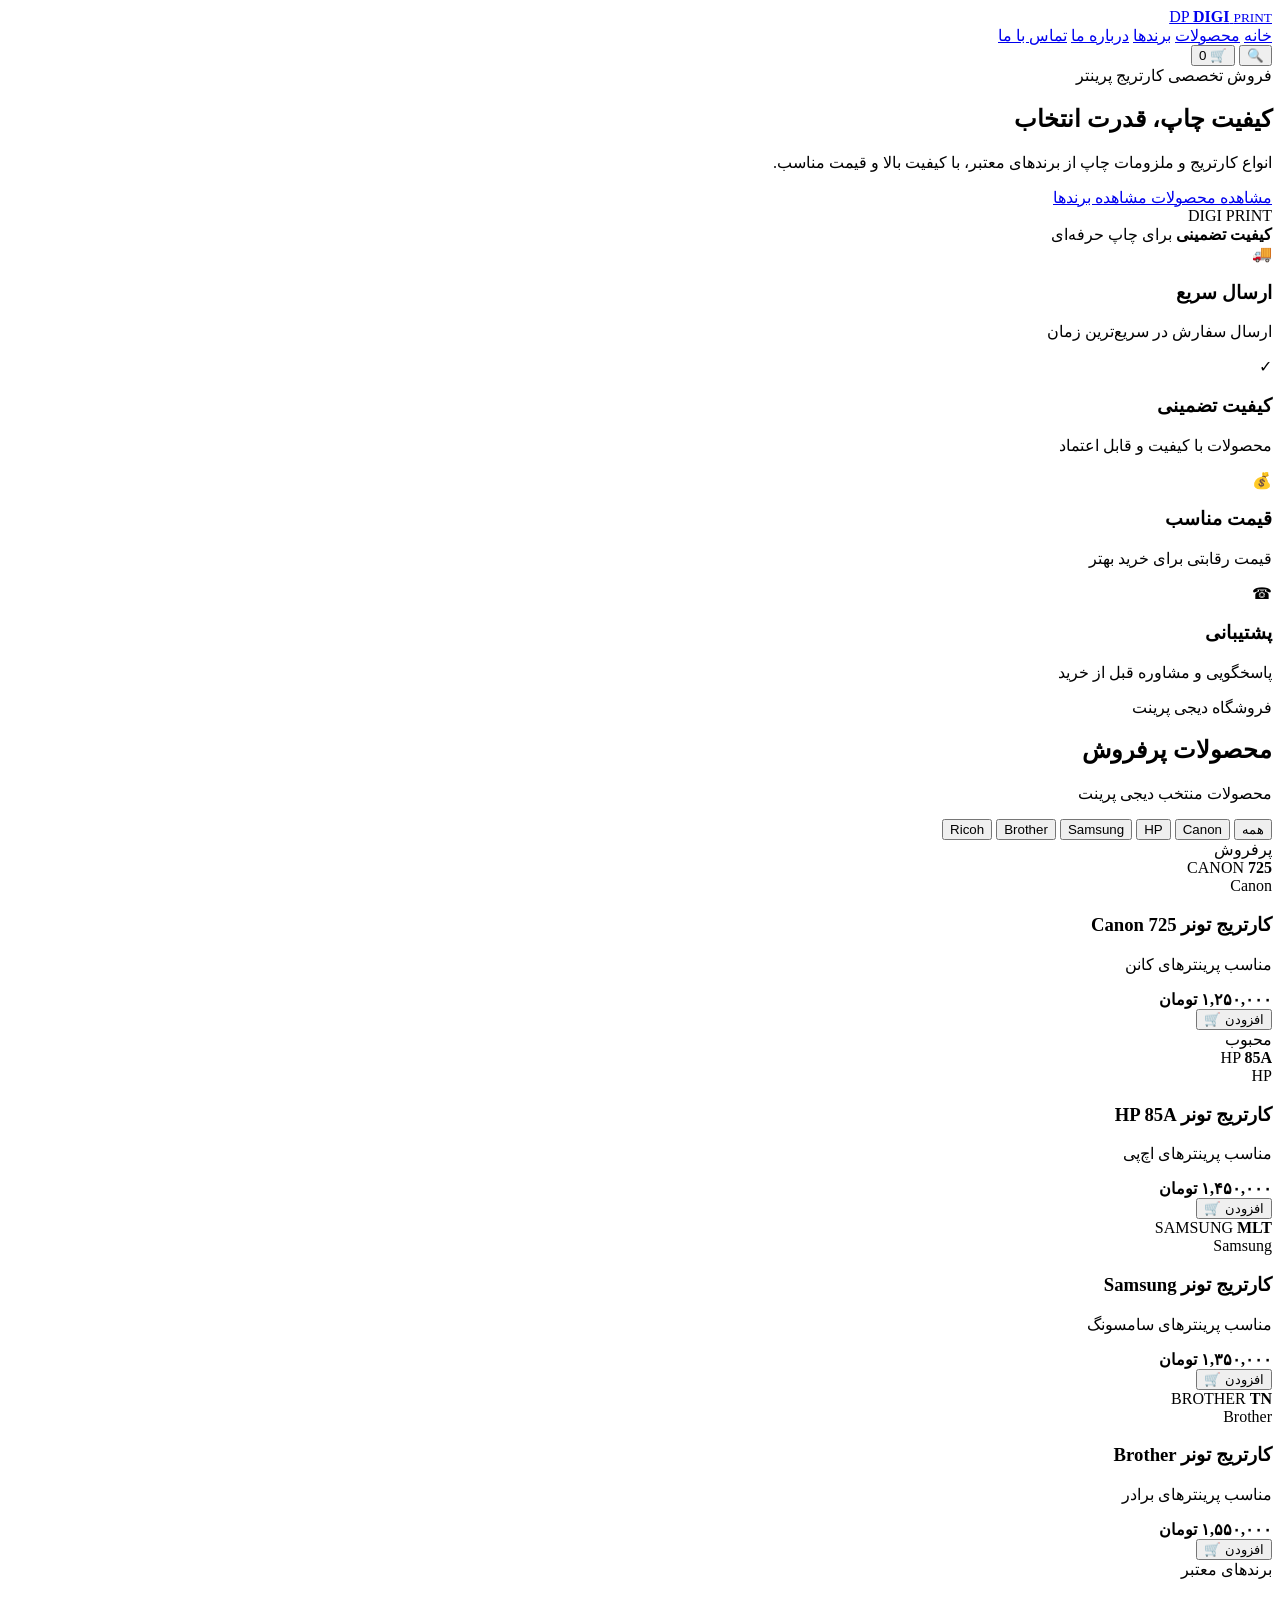
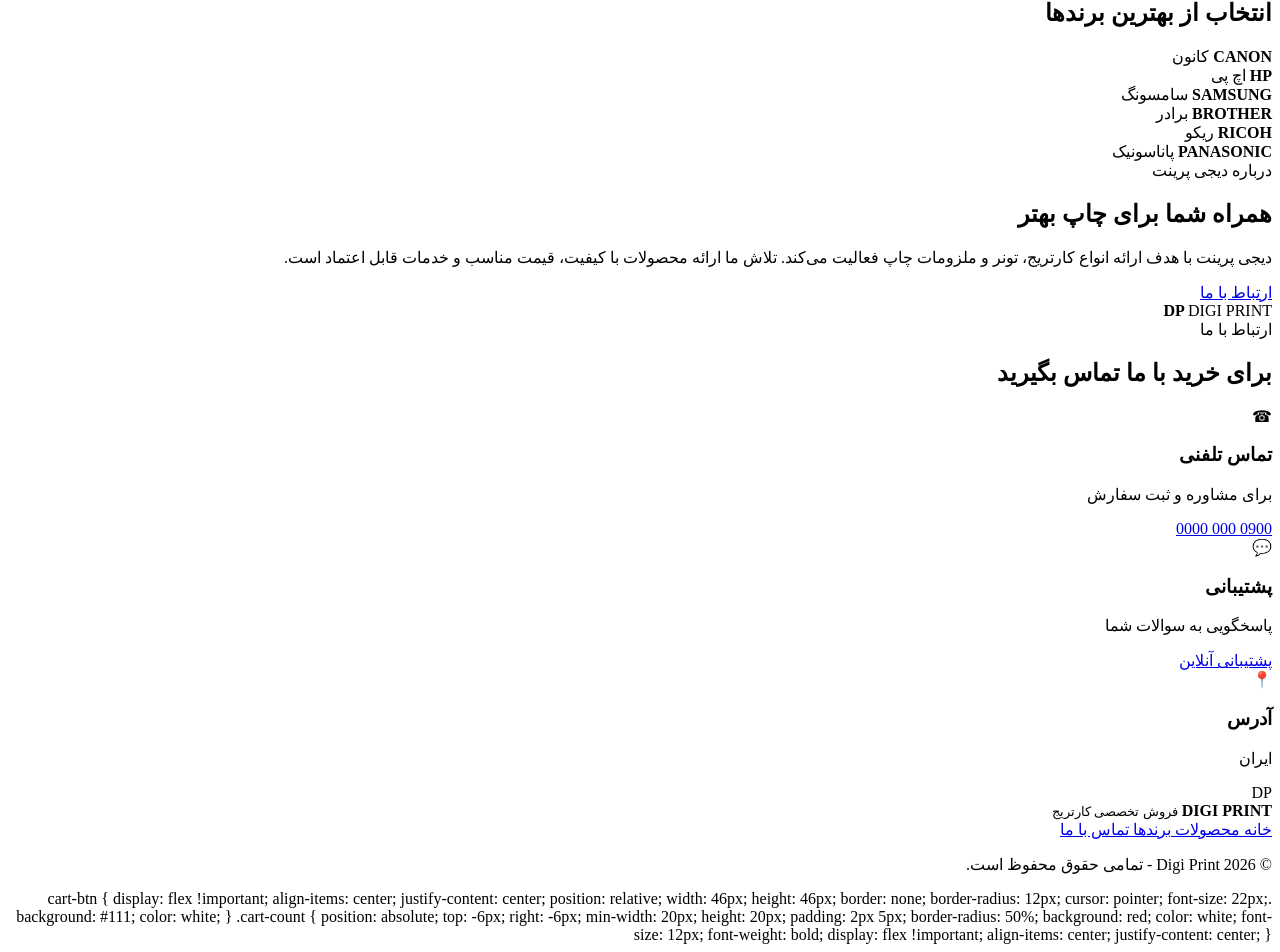
==== commit 6ec4f1d1: "Update index.html" ====
--- a/index.html
+++ b/index.html
@@ -1037,3 +1037,34 @@
 </body>
 
 </html>
+.cart-btn {
+  display: flex !important;
+  align-items: center;
+  justify-content: center;
+  position: relative;
+  width: 46px;
+  height: 46px;
+  border: none;
+  border-radius: 12px;
+  cursor: pointer;
+  font-size: 22px;
+  background: #111;
+  color: white;
+}
+
+.cart-count {
+  position: absolute;
+  top: -6px;
+  right: -6px;
+  min-width: 20px;
+  height: 20px;
+  padding: 2px 5px;
+  border-radius: 50%;
+  background: red;
+  color: white;
+  font-size: 12px;
+  font-weight: bold;
+  display: flex !important;
+  align-items: center;
+  justify-content: center;
+}
--- a/style.css
+++ b/style.css
@@ -1,1035 +1,793 @@
-/* ================================
-   DIGI PRINT - MAIN STYLE
-================================ */
-
-* {
-  margin: 0;
-  padding: 0;
-  box-sizing: border-box;
-}
-
-:root {
-  --red: #e50914;
-  --red-dark: #a80009;
-  --black: #080808;
-  --dark: #111111;
-  --dark-2: #181818;
-  --gray: #999;
-  --light: #f5f5f5;
-  --white: #ffffff;
-  --gold: #d4af37;
-}
-
-html {
-  scroll-behavior: smooth;
-}
-
-body {
-  font-family: Tahoma, Arial, sans-serif;
-  background: var(--black);
-  color: var(--white);
-  line-height: 1.8;
-  overflow-x: hidden;
-}
-
-a {
-  color: inherit;
-  text-decoration: none;
-}
-
-button {
-  font-family: inherit;
-}
-
-.container {
-  width: min(1180px, 92%);
-  margin: 0 auto;
-}
-
-
-/* ================================
-   HEADER
-================================ */
-
-.header {
-  position: sticky;
-  top: 0;
-  z-index: 1000;
-  background: rgba(8, 8, 8, 0.94);
-  backdrop-filter: blur(15px);
-  border-bottom: 1px solid rgba(255, 255, 255, 0.08);
-}
-
-.header-content {
-  min-height: 78px;
-  display: flex;
-  align-items: center;
-  justify-content: space-between;
-  gap: 25px;
-}
-
-.logo {
-  display: flex;
-  align-items: center;
-  gap: 10px;
-  direction: ltr;
-}
-
-.logo-icon {
-  width: 46px;
-  height: 46px;
-  display: grid;
-  place-items: center;
-  border-radius: 12px;
-  background: linear-gradient(145deg, #f3d36a, #a97913);
-  color: #111;
-  font-size: 15px;
-  font-weight: 900;
-  box-shadow: 0 0 20px rgba(212, 175, 55, 0.2);
-}
-
-.logo-text {
-  display: flex;
-  flex-direction: column;
-  line-height: 1;
-}
-
-.logo-text strong {
-  font-size: 20px;
-  letter-spacing: 2px;
-}
-
-.logo-text small {
-  color: var(--red);
-  font-size: 10px;
-  letter-spacing: 4px;
-  margin-top: 5px;
-}
-
-.nav {
-  display: flex;
-  align-items: center;
-  gap: 28px;
-}
-
-.nav a {
-  color: #ddd;
-  font-size: 14px;
-  transition: 0.3s;
-}
-
-.nav a:hover {
-  color: var(--red);
-}
-
-.header-actions {
-  display: flex;
-  align-items: center;
-  gap: 10px;
-}
-
-.search-btn,
-.cart-btn {
-  position: relative;
-  border: 1px solid rgba(255,255,255,0.1);
-  background: var(--dark-2);
-  color: white;
-  width: 42px;
-  height: 42px;
-  border-radius: 12px;
-  cursor: pointer;
-  transition: 0.3s;
-}
-
-.search-btn:hover,
-.cart-btn:hover {
-  background: var(--red);
-  transform: translateY(-2px);
-}
-
-.cart-count {
-  position: absolute;
-  top: -7px;
-  left: -7px;
-  min-width: 19px;
-  height: 19px;
-  padding: 0 5px;
-  border-radius: 50px;
-  background: var(--red);
-  color: white;
-  font-size: 10px;
-  display: grid;
-  place-items: center;
-}
-
-
-/* ================================
-   HERO
-================================ */
-
-.hero {
-  min-height: 650px;
-  position: relative;
-  overflow: hidden;
-  background:
-    radial-gradient(circle at 15% 30%, rgba(229, 9, 20, 0.16), transparent 30%),
-    radial-gradient(circle at 85% 70%, rgba(212, 175, 55, 0.08), transparent 28%),
-    var(--black);
-}
-
-.hero::before {
-  content: "";
-  position: absolute;
-  width: 500px;
-  height: 500px;
-  border: 1px solid rgba(229, 9, 20, 0.15);
-  border-radius: 50%;
-  left: -200px;
-  top: 80px;
-}
-
-.hero-content {
-  min-height: 650px;
-  display: grid;
-  grid-template-columns: 1fr 0.9fr;
-  align-items: center;
-  gap: 50px;
-}
-
-.hero-text {
-  max-width: 620px;
-}
-
-.hero-badge {
-  display: inline-block;
-  color: #f2c94c;
-  border: 1px solid rgba(212, 175, 55, 0.35);
-  background: rgba(212, 175, 55, 0.07);
-  padding: 7px 15px;
-  border-radius: 50px;
-  font-size: 12px;
-  margin-bottom: 22px;
-}
-
-.hero h1 {
-  font-size: clamp(42px, 6vw, 76px);
-  line-height: 1.15;
-  margin-bottom: 22px;
-  font-weight: 900;
-}
-
-.hero h1 span {
-  color: var(--red);
-  display: block;
-}
-
-.hero p {
-  max-width: 540px;
-  color: #aaa;
-  font-size: 17px;
-  margin-bottom: 30px;
-}
-
-.hero-buttons {
-  display: flex;
-  gap: 12px;
-  flex-wrap: wrap;
-}
-
-.btn {
-  display: inline-flex;
-  justify-content: center;
-  align-items: center;
-  min-height: 48px;
-  padding: 0 24px;
-  border-radius: 12px;
-  font-weight: bold;
-  font-size: 14px;
-  transition: 0.3s;
-}
-
-.btn-primary {
-  background: linear-gradient(135deg, var(--red), #b00008);
-  box-shadow: 0 12px 30px rgba(229, 9, 20, 0.22);
-}
-
-.btn-primary:hover {
-  transform: translateY(-3px);
-  box-shadow: 0 18px 35px rgba(229, 9, 20, 0.35);
-}
-
-.btn-secondary {
-  border: 1px solid rgba(255,255,255,0.13);
-  background: rgba(255,255,255,0.04);
-}
-
-.btn-secondary:hover {
-  border-color: var(--red);
-  color: var(--red);
-}
-
-
-/* ================================
-   HERO PRODUCT
-================================ */
-
-.hero-product {
-  height: 430px;
-  position: relative;
-  display: grid;
-  place-items: center;
-}
-
-.printer-glow {
-  position: absolute;
-  width: 300px;
-  height: 300px;
-  border-radius: 50%;
-  background: rgba(229, 9, 20, 0.18);
-  filter: blur(60px);
-}
-
-.printer-box {
-  position: relative;
-  width: 310px;
-  z-index: 2;
-  transform: perspective(700px) rotateY(-8deg);
-  filter: drop-shadow(0 30px 30px rgba(0,0,0,0.5));
-}
-
-.printer-top {
-  height: 45px;
-  background: linear-gradient(145deg, #333, #111);
-  border-radius: 18px 18px 8px 8px;
-  border: 1px solid #444;
-}
-
-.printer-body {
-  height: 220px;
-  position: relative;
-  background: linear-gradient(145deg, #242424, #0d0d0d);
-  border-radius: 8px 8px 22px 22px;
-  border: 1px solid #333;
-  box-shadow:
-    inset 0 1px 0 rgba(255,255,255,0.08),
-    0 25px 50px rgba(0,0,0,0.5);
-}
-
-.printer-display {
-  position: absolute;
-  top: 30px;
-  right: 28px;
-  width: 85px;
-  height: 35px;
-  border-radius: 6px;
-  background: #030303;
-  border: 1px solid #444;
-  color: #e50914;
-  font-size: 7px;
-  display: grid;
-  place-items: center;
-}
-
-.printer-slot {
-  position: absolute;
-  left: 25px;
-  right: 25px;
-  bottom: 48px;
-  height: 48px;
-  background: #050505;
-  border-radius: 5px;
-  box-shadow: inset 0 4px 8px rgba(0,0,0,0.8);
-}
-
-.printer-paper {
-  position: absolute;
-  width: 145px;
-  height: 100px;
-  background: #f5f5f5;
-  bottom: -38px;
-  left: 82px;
-  transform: rotate(1deg);
-  border-radius: 3px;
-  box-shadow: 0 8px 20px rgba(0,0,0,0.4);
-}
-
-.printer-paper::after {
-  content: "DIGI PRINT";
-  position: absolute;
-  color: #111;
-  font-size: 9px;
-  font-weight: bold;
-  top: 30px;
-  left: 25px;
-}
-
-.floating-card {
-  position: absolute;
-  right: 0;
-  bottom: 45px;
-  z-index: 5;
-  padding: 15px 20px;
-  border-radius: 15px;
-  background: rgba(20,20,20,0.85);
-  border: 1px solid rgba(255,255,255,0.1);
-  box-shadow: 0 15px 40px rgba(0,0,0,0.4);
-}
-
-.floating-card strong {
-  display: block;
-  color: #f2c94c;
-  font-size: 13px;
-}
-
-.floating-card span {
-  display: block;
-  color: #999;
-  font-size: 10px;
-}
-
-
-/* ================================
-   FEATURES
-================================ */
-
-.features {
-  background: #0d0d0d;
-  border-top: 1px solid rgba(255,255,255,0.06);
-  border-bottom: 1px solid rgba(255,255,255,0.06);
-}
-
-.features-grid {
-  display: grid;
-  grid-template-columns: repeat(4, 1fr);
-}
-
-.feature {
-  display: flex;
-  align-items: center;
-  gap: 15px;
-  padding: 25px 15px;
-  border-left: 1px solid rgba(255,255,255,0.06);
-}
-
-.feature:last-child {
-  border-left: none;
-}
-
-.feature-icon {
-  width: 44px;
-  height: 44px;
-  flex: 0 0 44px;
-  border-radius: 12px;
-  display: grid;
-  place-items: center;
-  background: rgba(229,9,20,0.1);
-  color: var(--red);
-  font-size: 18px;
-}
-
-.feature h3 {
-  font-size: 13px;
-  margin-bottom: 3px;
-}
-
-.feature p {
-  color: #777;
-  font-size: 10px;
-}
-
-
-/* ================================
-   SECTIONS
-================================ */
-
-.products-section,
-.brands-section,
-.about-section,
-.contact-section {
-  padding: 100px 0;
-}
-
-.section-title {
-  text-align: center;
-  margin-bottom: 45px;
-}
-
-.section-title > span {
-  color: var(--red);
-  font-size: 12px;
-}
-
-.section-title h2 {
-  font-size: clamp(28px, 4vw, 42px);
-  margin: 8px 0;
-}
-
-.section-title h2 strong {
-  color: var(--red);
-}
-
-.section-title p {
-  color: #777;
-  font-size: 13px;
-}
-
-
-/* ================================
-   CATEGORIES
-================================ */
-
-.category-buttons {
-  display: flex;
-  justify-content: center;
-  gap: 10px;
-  flex-wrap: wrap;
-  margin-bottom: 35px;
-}
-
-.category {
-  border: 1px solid rgba(255,255,255,0.1);
-  background: #111;
-  color: #aaa;
-  padding: 9px 18px;
-  border-radius: 50px;
-  cursor: pointer;
-  transition: 0.3s;
-}
-
-.category:hover,
-.category.active {
-  background: var(--red);
-  color: white;
-  border-color: var(--red);
-}
-
-
-/* ================================
-   PRODUCTS
-================================ */
-
-.products-grid {
-  display: grid;
-  grid-template-columns: repeat(4, 1fr);
-  gap: 20px;
-}
-
-.product-card {
-  overflow: hidden;
-  background: linear-gradient(145deg, #171717, #0d0d0d);
-  border: 1px solid rgba(255,255,255,0.08);
-  border-radius: 20px;
-  transition: 0.35s;
-}
-
-.product-card:hover {
-  transform: translateY(-8px);
-  border-color: rgba(229,9,20,0.45);
-  box-shadow: 0 20px 45px rgba(0,0,0,0.35);
-}
-
-.product-image {
-  height: 220px;
-  position: relative;
-  display: grid;
-  place-items: center;
-  background:
-    radial-gradient(circle, rgba(229,9,20,0.12), transparent 55%),
-    #101010;
-}
-
-.product-badge {
-  position: absolute;
-  top: 15px;
-  right: 15px;
-  padding: 5px 10px;
-  border-radius: 50px;
-  background: var(--red);
-  font-size: 9px;
-}
-
-.cartridge {
-  width: 145px;
-  height: 170px;
-  border-radius: 12px;
-  background: linear-gradient(145deg, #2b2b2b, #080808);
-  border: 1px solid #444;
-  display: flex;
-  flex-direction: column;
-  justify-content: center;
-  align-items: center;
-  transform: rotate(-5deg);
-  box-shadow: 15px 20px 30px rgba(0,0,0,0.5);
-}
-
-.cartridge span {
-  font-size: 12px;
-  color: #ddd;
-}
-
-.cartridge strong {
-  font-size: 32px;
-  color: var(--red);
-  margin-top: 10px;
-}
-
-.cartridge.hp {
-  background: linear-gradient(145deg, #161b2c, #07080e);
-}
-
-.cartridge.hp strong {
-  color: #3d8bff;
-}
-
-.cartridge.samsung strong {
-  color: #3d8bff;
-}
-
-.cartridge.brother strong {
-  color: #fff;
-}
-
-.product-info {
-  padding: 20px;
-}
-
-.product-brand {
-  color: var(--red);
-  font-size: 10px;
-  font-weight: bold;
-}
-
-.product-info h3 {
-  font-size: 14px;
-  margin: 6px 0;
-}
-
-.product-info p {
-  color: #777;
-  font-size: 10px;
-  margin-bottom: 18px;
-}
-
-.product-bottom {
-  display: flex;
-  justify-content: space-between;
-  align-items: center;
-  gap: 10px;
-}
-
-.price strong {
-  font-size: 11px;
-  color: #f2c94c;
-}
-
-.add-cart {
-  border: none;
-  background: var(--red);
-  color: white;
-  padding: 8px 12px;
-  border-radius: 8px;
-  font-size: 10px;
-  cursor: pointer;
-  transition: 0.3s;
-}
-
-.add-cart:hover {
-  background: #ff1b27;
-  transform: scale(1.04);
-}
-
-
-/* ================================
-   BRANDS
-================================ */
-
-.brands-section {
-  background: #0d0d0d;
-}
-
-.brands-grid {
-  display: grid;
-  grid-template-columns: repeat(6, 1fr);
-  gap: 15px;
-}
-
-.brand-card {
-  min-height: 120px;
-  border: 1px solid rgba(255,255,255,0.07);
-  border-radius: 18px;
-  background: #111;
-  display: flex;
-  flex-direction: column;
-  align-items: center;
-  justify-content: center;
-  transition: 0.3s;
-}
-
-.brand-card:hover {
-  transform: translateY(-5px);
-  border-color: rgba(212,175,55,0.4);
-}
-
-.brand-card strong {
-  font-size: 18px;
-  letter-spacing: 1px;
-}
-
-.brand-card span {
-  color: #666;
-  font-size: 10px;
-  margin-top: 5px;
-}
-
-
-/* ================================
-   ABOUT
-================================ */
-
-.about-content {
-  display: grid;
-  grid-template-columns: 1fr 0.8fr;
-  align-items: center;
-  gap: 80px;
-}
-
-.about-text > span {
-  color: var(--red);
-  font-size: 12px;
-}
-
-.about-text h2 {
-  font-size: 40px;
-  margin: 10px 0 20px;
-}
-
-.about-text h2 strong {
-  color: var(--red);
-}
-
-.about-text p {
-  color: #999;
-  font-size: 14px;
-  margin-bottom: 25px;
-  max-width: 600px;
-}
-
-.about-number {
-  min-height: 300px;
-  border-radius: 30px;
-  border: 1px solid rgba(212,175,55,0.2);
-  background:
-    radial-gradient(circle, rgba(212,175,55,0.12), transparent 60%),
-    #101010;
-  display: grid;
-  place-items: center;
-  text-align: center;
-}
-
-.about-number strong {
-  display: block;
-  font-size: 100px;
-  line-height: 1;
-  color: #d4af37;
-  text-shadow: 0 0 35px rgba(212,175,55,0.2);
-}
-
-.about-number span {
-  color: #777;
-  letter-spacing: 6px;
-  font-size: 12px;
-}
-
-
-/* ================================
-   CONTACT
-================================ */
-
-.contact-section {
-  background: #0d0d0d;
-}
-
-.contact-grid {
-  display: grid;
-  grid-template-columns: repeat(3, 1fr);
-  gap: 20px;
-}
-
-.contact-card {
-  text-align: center;
-  padding: 35px 20px;
-  border-radius: 20px;
-  background: #111;
-  border: 1px solid rgba(255,255,255,0.07);
-  transition: 0.3s;
-}
-
-.contact-card:hover {
-  transform: translateY(-5px);
-  border-color: rgba(229,9,20,0.3);
-}
-
-.contact-icon {
-  width: 55px;
-  height: 55px;
-  margin: 0 auto 15px;
-  border-radius: 15px;
-  display: grid;
-  place-items: center;
-  background: rgba(229,9,20,0.1);
-  color: var(--red);
-  font-size: 22px;
-}
-
-.contact-card h3 {
-  font-size: 15px;
-  margin-bottom: 5px;
-}
-
-.contact-card p {
-  color: #777;
-  font-size: 11px;
-  margin-bottom: 10px;
-}
-
-.contact-card a {
-  color: var(--red);
-  font-size: 13px;
-}
-
-
-/* ================================
-   FOOTER
-================================ */
-
-.footer {
-  background: #050505;
-  border-top: 1px solid rgba(255,255,255,0.08);
-  padding: 35px 0;
-}
-
-.footer-content {
-  display: flex;
-  align-items: center;
-  justify-content: space-between;
-  gap: 20px;
-  flex-wrap: wrap;
-}
-
-.footer-logo {
-  display: flex;
-  align-items: center;
-  gap: 10px;
-}
-
-.footer-logo > div {
-  display: flex;
-  flex-direction: column;
-}
-
-.footer-logo strong {
-  font-size: 13px;
-  letter-spacing: 1px;
-}
-
-.footer-logo small {
-  color: #666;
-  font-size: 9px;
-}
-
-.footer-links {
-  display: flex;
-  gap: 20px;
-  color: #777;
-  font-size: 11px;
-}
-
-.footer-links a:hover {
-  color: var(--red);
-}
-
-.copyright {
-  color: #555;
-  font-size: 9px;
-}
-
-
-/* ================================
-   RESPONSIVE
-================================ */
-
-@media (max-width: 1000px) {
-
-  .nav {
-    gap: 15px;
+document.addEventListener("DOMContentLoaded", function () {
+
+  /* =========================
+     PRODUCTS
+  ========================= */
+
+  const products = [
+    {
+      id: 1,
+      name: "کارتریج تونر Canon 725",
+      brand: "Canon",
+      price: 1250000
+    },
+    {
+      id: 2,
+      name: "کارتریج تونر HP 85A",
+      brand: "HP",
+      price: 1450000
+    },
+    {
+      id: 3,
+      name: "کارتریج تونر Samsung",
+      brand: "Samsung",
+      price: 1350000
+    },
+    {
+      id: 4,
+      name: "کارتریج تونر Brother",
+      brand: "Brother",
+      price: 1550000
+    }
+  ];
+
+
+  /* =========================
+     ELEMENTS
+  ========================= */
+
+  const cartButton =
+    document.querySelector(".cart-btn");
+
+  const cartCount =
+    document.querySelector(".cart-count");
+
+  const addButtons =
+    document.querySelectorAll(".add-cart");
+
+  const categoryButtons =
+    document.querySelectorAll(".category");
+
+  const productCards =
+    document.querySelectorAll(".product-card");
+
+  const searchButton =
+    document.querySelector(".search-btn");
+
+
+  /* =========================
+     LOAD CART
+  ========================= */
+
+  let cart =
+    JSON.parse(
+      localStorage.getItem("digiPrintCart")
+    ) || [];
+
+
+  /* =========================
+     SAVE CART
+  ========================= */
+
+  function saveCart() {
+
+    localStorage.setItem(
+      "digiPrintCart",
+      JSON.stringify(cart)
+    );
+
   }
 
-  .products-grid {
-    grid-template-columns: repeat(2, 1fr);
+
+  /* =========================
+     NUMBER FORMAT
+  ========================= */
+
+  function formatPrice(price) {
+
+    return new Intl.NumberFormat("fa-IR")
+      .format(price);
+
   }
 
-  .brands-grid {
-    grid-template-columns: repeat(3, 1fr);
+
+  /* =========================
+     UPDATE CART NUMBER
+  ========================= */
+
+  function updateCartCount() {
+
+    const total =
+      cart.reduce(
+        function (sum, item) {
+          return sum + item.quantity;
+        },
+        0
+      );
+
+    cartCount.textContent = total;
+
   }
 
-  .features-grid {
-    grid-template-columns: repeat(2, 1fr);
+
+  /* =========================
+     ADD TO CART
+  ========================= */
+
+  function addToCart(productId) {
+
+    const product =
+      products.find(
+        function (item) {
+          return item.id === productId;
+        }
+      );
+
+    if (!product) return;
+
+
+    const existing =
+      cart.find(
+        function (item) {
+          return item.id === productId;
+        }
+      );
+
+
+    if (existing) {
+
+      existing.quantity++;
+
+    } else {
+
+      cart.push({
+
+        id: product.id,
+
+        name: product.name,
+
+        brand: product.brand,
+
+        price: product.price,
+
+        quantity: 1
+
+      });
+
+    }
+
+
+    saveCart();
+
+    updateCartCount();
+
+    showMessage(
+      "محصول به سبد خرید اضافه شد ✓"
+    );
+
   }
 
-  .feature:nth-child(2) {
-    border-left: none;
+
+  /* =========================
+     ADD BUTTONS
+  ========================= */
+
+  addButtons.forEach(
+    function (button, index) {
+
+      button.addEventListener(
+        "click",
+        function () {
+
+          addToCart(
+            products[index].id
+          );
+
+        }
+      );
+
+    }
+  );
+
+
+  /* =========================
+     CART WINDOW
+  ========================= */
+
+  function openCart() {
+
+    const old =
+      document.querySelector(
+        ".cart-modal"
+      );
+
+    if (old) {
+      old.remove();
+    }
+
+
+    const modal =
+      document.createElement("div");
+
+    modal.className =
+      "cart-modal";
+
+
+    let html = `
+
+      <div class="cart-overlay"></div>
+
+      <div class="cart-box">
+
+        <div class="cart-header">
+
+          <h2>
+            سبد خرید 🛒
+          </h2>
+
+          <button
+            class="close-cart"
+            type="button"
+          >
+            ×
+          </button>
+
+        </div>
+
+        <div class="cart-items">
+
+    `;
+
+
+    if (cart.length === 0) {
+
+      html += `
+
+        <div class="empty-cart">
+
+          <div class="empty-cart-icon">
+            🛒
+          </div>
+
+          <h3>
+            سبد خرید خالی است
+          </h3>
+
+          <p>
+            هنوز محصولی اضافه نکرده‌اید.
+          </p>
+
+        </div>
+
+      `;
+
+    } else {
+
+
+      cart.forEach(
+        function (item) {
+
+          html += `
+
+            <div class="cart-item">
+
+              <div class="cart-item-info">
+
+                <strong>
+                  ${item.name}
+                </strong>
+
+                <span>
+                  ${item.brand}
+                </span>
+
+                <small>
+                  ${formatPrice(item.price)}
+                  تومان
+                </small>
+
+              </div>
+
+
+              <div class="cart-item-actions">
+
+                <button
+                  class="quantity-btn"
+                  data-id="${item.id}"
+                  data-action="increase"
+                  type="button"
+                >
+                  +
+                </button>
+
+
+                <span>
+                  ${item.quantity}
+                </span>
+
+
+                <button
+                  class="quantity-btn"
+                  data-id="${item.id}"
+                  data-action="decrease"
+                  type="button"
+                >
+                  −
+                </button>
+
+
+                <button
+                  class="remove-btn"
+                  data-id="${item.id}"
+                  type="button"
+                >
+                  🗑️
+                </button>
+
+              </div>
+
+            </div>
+
+          `;
+
+        }
+      );
+
+    }
+
+
+    const total =
+      cart.reduce(
+        function (sum, item) {
+
+          return sum +
+            item.price *
+            item.quantity;
+
+        },
+        0
+      );
+
+
+    html += `
+
+        </div>
+
+
+        <div class="cart-footer">
+
+          <div class="cart-total">
+
+            <span>
+              مبلغ کل:
+            </span>
+
+            <strong>
+              ${formatPrice(total)}
+              تومان
+            </strong>
+
+          </div>
+
+
+          <button
+            class="checkout-btn"
+            type="button"
+          >
+            ثبت سفارش
+          </button>
+
+        </div>
+
+      </div>
+
+    `;
+
+
+    modal.innerHTML = html;
+
+    document.body.appendChild(modal);
+
+
+    /* CLOSE */
+
+    modal
+      .querySelector(".close-cart")
+      .addEventListener(
+        "click",
+        function () {
+
+          modal.remove();
+
+        }
+      );
+
+
+    modal
+      .querySelector(".cart-overlay")
+      .addEventListener(
+        "click",
+        function () {
+
+          modal.remove();
+
+        }
+      );
+
+
+    /* QUANTITY */
+
+    modal
+      .querySelectorAll(".quantity-btn")
+      .forEach(
+        function (button) {
+
+          button.addEventListener(
+            "click",
+            function () {
+
+              const id =
+                Number(
+                  button.dataset.id
+                );
+
+              const action =
+                button.dataset.action;
+
+
+              changeQuantity(
+                id,
+                action === "increase"
+                  ? 1
+                  : -1
+              );
+
+            }
+          );
+
+        }
+      );
+
+
+    /* REMOVE */
+
+    modal
+      .querySelectorAll(".remove-btn")
+      .forEach(
+        function (button) {
+
+          button.addEventListener(
+            "click",
+            function () {
+
+              const id =
+                Number(
+                  button.dataset.id
+                );
+
+              removeFromCart(id);
+
+            }
+          );
+
+        }
+      );
+
+
+    /* CHECKOUT */
+
+    modal
+      .querySelector(".checkout-btn")
+      .addEventListener(
+        "click",
+        function () {
+
+          if (cart.length === 0) {
+
+            alert(
+              "سبد خرید شما خالی است."
+            );
+
+            return;
+          }
+
+
+          alert(
+            "ثبت سفارش در مرحله بعدی فعال می‌شود."
+          );
+
+        }
+      );
+
   }
 
-}
-
-@media (max-width: 760px) {
-
-  .header-content {
-    min-height: 70px;
+
+  /* =========================
+     CHANGE QUANTITY
+  ========================= */
+
+  function changeQuantity(
+    productId,
+    amount
+  ) {
+
+    const item =
+      cart.find(
+        function (product) {
+          return product.id === productId;
+        }
+      );
+
+
+    if (!item) return;
+
+
+    item.quantity += amount;
+
+
+    if (item.quantity <= 0) {
+
+      cart =
+        cart.filter(
+          function (product) {
+            return product.id !== productId;
+          }
+        );
+
+    }
+
+
+    saveCart();
+
+    updateCartCount();
+
+    openCart();
+
   }
 
-  .nav {
-    display: none;
+
+  /* =========================
+     REMOVE
+  ========================= */
+
+  function removeFromCart(
+    productId
+  ) {
+
+    cart =
+      cart.filter(
+        function (item) {
+          return item.id !== productId;
+        }
+      );
+
+
+    saveCart();
+
+    updateCartCount();
+
+    openCart();
+
   }
 
-  .hero {
-    min-height: auto;
+
+  /* =========================
+     CART BUTTON
+  ========================= */
+
+  cartButton.addEventListener(
+    "click",
+    openCart
+  );
+
+
+  /* =========================
+     CATEGORY FILTER
+  ========================= */
+
+  categoryButtons.forEach(
+    function (button) {
+
+      button.addEventListener(
+        "click",
+        function () {
+
+          categoryButtons.forEach(
+            function (btn) {
+
+              btn.classList.remove(
+                "active"
+              );
+
+            }
+          );
+
+
+          button.classList.add(
+            "active"
+          );
+
+
+          const category =
+            button.textContent
+              .trim()
+              .toLowerCase();
+
+
+          productCards.forEach(
+            function (card) {
+
+              const brand =
+                card
+                  .querySelector(
+                    ".product-brand"
+                  )
+                  .textContent
+                  .trim()
+                  .toLowerCase();
+
+
+              if (
+                category === "همه" ||
+                category === brand
+              ) {
+
+                card.style.display = "";
+
+              } else {
+
+                card.style.display =
+                  "none";
+
+              }
+
+            }
+          );
+
+        }
+      );
+
+    }
+  );
+
+
+  /* =========================
+     SEARCH
+  ========================= */
+
+  searchButton.addEventListener(
+    "click",
+    function () {
+
+      const search =
+        prompt(
+          "نام محصول یا برند را وارد کنید:"
+        );
+
+
+      if (!search) return;
+
+
+      const text =
+        search
+          .toLowerCase()
+          .trim();
+
+
+      let found = false;
+
+
+      productCards.forEach(
+        function (card) {
+
+          const name =
+            card
+              .querySelector("h3")
+              .textContent
+              .toLowerCase();
+
+
+          const brand =
+            card
+              .querySelector(
+                ".product-brand"
+              )
+              .textContent
+              .toLowerCase();
+
+
+          if (
+            name.includes(text) ||
+            brand.includes(text)
+          ) {
+
+            card.style.display = "";
+
+            found = true;
+
+          } else {
+
+            card.style.display =
+              "none";
+
+          }
+
+        }
+      );
+
+
+      if (!found) {
+
+        alert(
+          "محصول مورد نظر پیدا نشد."
+        );
+
+
+        productCards.forEach(
+          function (card) {
+
+            card.style.display = "";
+
+          }
+        );
+
+      }
+
+    }
+  );
+
+
+  /* =========================
+     MESSAGE
+  ========================= */
+
+  function showMessage(text) {
+
+    const message =
+      document.createElement("div");
+
+
+    message.className =
+      "cart-message";
+
+
+    message.textContent =
+      text;
+
+
+    document.body.appendChild(
+      message
+    );
+
+
+    setTimeout(
+      function () {
+
+        message.classList.add(
+          "show"
+        );
+
+      },
+      10
+    );
+
+
+    setTimeout(
+      function () {
+
+        message.remove();
+
+      },
+      2000
+    );
+
   }
 
-  .hero-content {
-    min-height: auto;
-    padding: 70px 0;
-    grid-template-columns: 1fr;
-    text-align: center;
-  }
-
-  .hero-text {
-    margin: 0 auto;
-  }
-
-  .hero p {
-    margin-left: auto;
-    margin-right: auto;
-  }
-
-  .hero-buttons {
-    justify-content: center;
-  }
-
-  .hero-product {
-    height: 350px;
-  }
-
-  .floating-card {
-    right: 10%;
-    bottom: 20px;
-  }
-
-  .products-section,
-  .brands-section,
-  .about-section,
-  .contact-section {
-    padding: 70px 0;
-  }
-
-  .about-content {
-    grid-template-columns: 1fr;
-    gap: 40px;
-  }
-
-  .about-text {
-    text-align: center;
-  }
-
-  .about-text p {
-    margin-left: auto;
-    margin-right: auto;
-  }
-
-  .contact-grid {
-    grid-template-columns: 1fr;
-  }
-
-  .footer-content {
-    justify-content: center;
-    text-align: center;
-  }
-
-}
-
-@media (max-width: 520px) {
-
-  .container {
-    width: 94%;
-  }
-
-  .logo-text {
-    display: none;
-  }
-
-  .hero h1 {
-    font-size: 42px;
-  }
-
-  .hero p {
-    font-size: 14px;
-  }
-
-  .printer-box {
-    transform: scale(0.82) perspective(700px) rotateY(-8deg);
-  }
-
-  .products-grid {
-    grid-template-columns: 1fr;
-  }
-
-  .brands-grid {
-    grid-template-columns: repeat(2, 1fr);
-  }
-
-  .features-grid {
-    grid-template-columns: 1fr;
-  }
-
-  .feature {
-    border-left: none;
-    border-bottom: 1px solid rgba(255,255,255,0.06);
-  }
-
-  .feature:last-child {
-    border-bottom: none;
-  }
-
-  .footer-links {
-    width: 100%;
-    justify-content: center;
-    flex-wrap: wrap;
-  }
-
-}
-
-
-/* ================================
-   ANIMATIONS
-================================ */
-
-@keyframes float {
-
-  0%,
-  100% {
-    transform: translateY(0);
-  }
-
-  50% {
-    transform: translateY(-10px);
-  }
-
-}
-
-.floating-card {
-  animation: float 4s ease-in-out infinite;
-}
-
-.printer-box {
-  animation: float 5s ease-in-out infinite;
-}
+
+  /* =========================
+     INITIALIZE
+  ========================= */
+
+  updateCartCount();
+
+});
